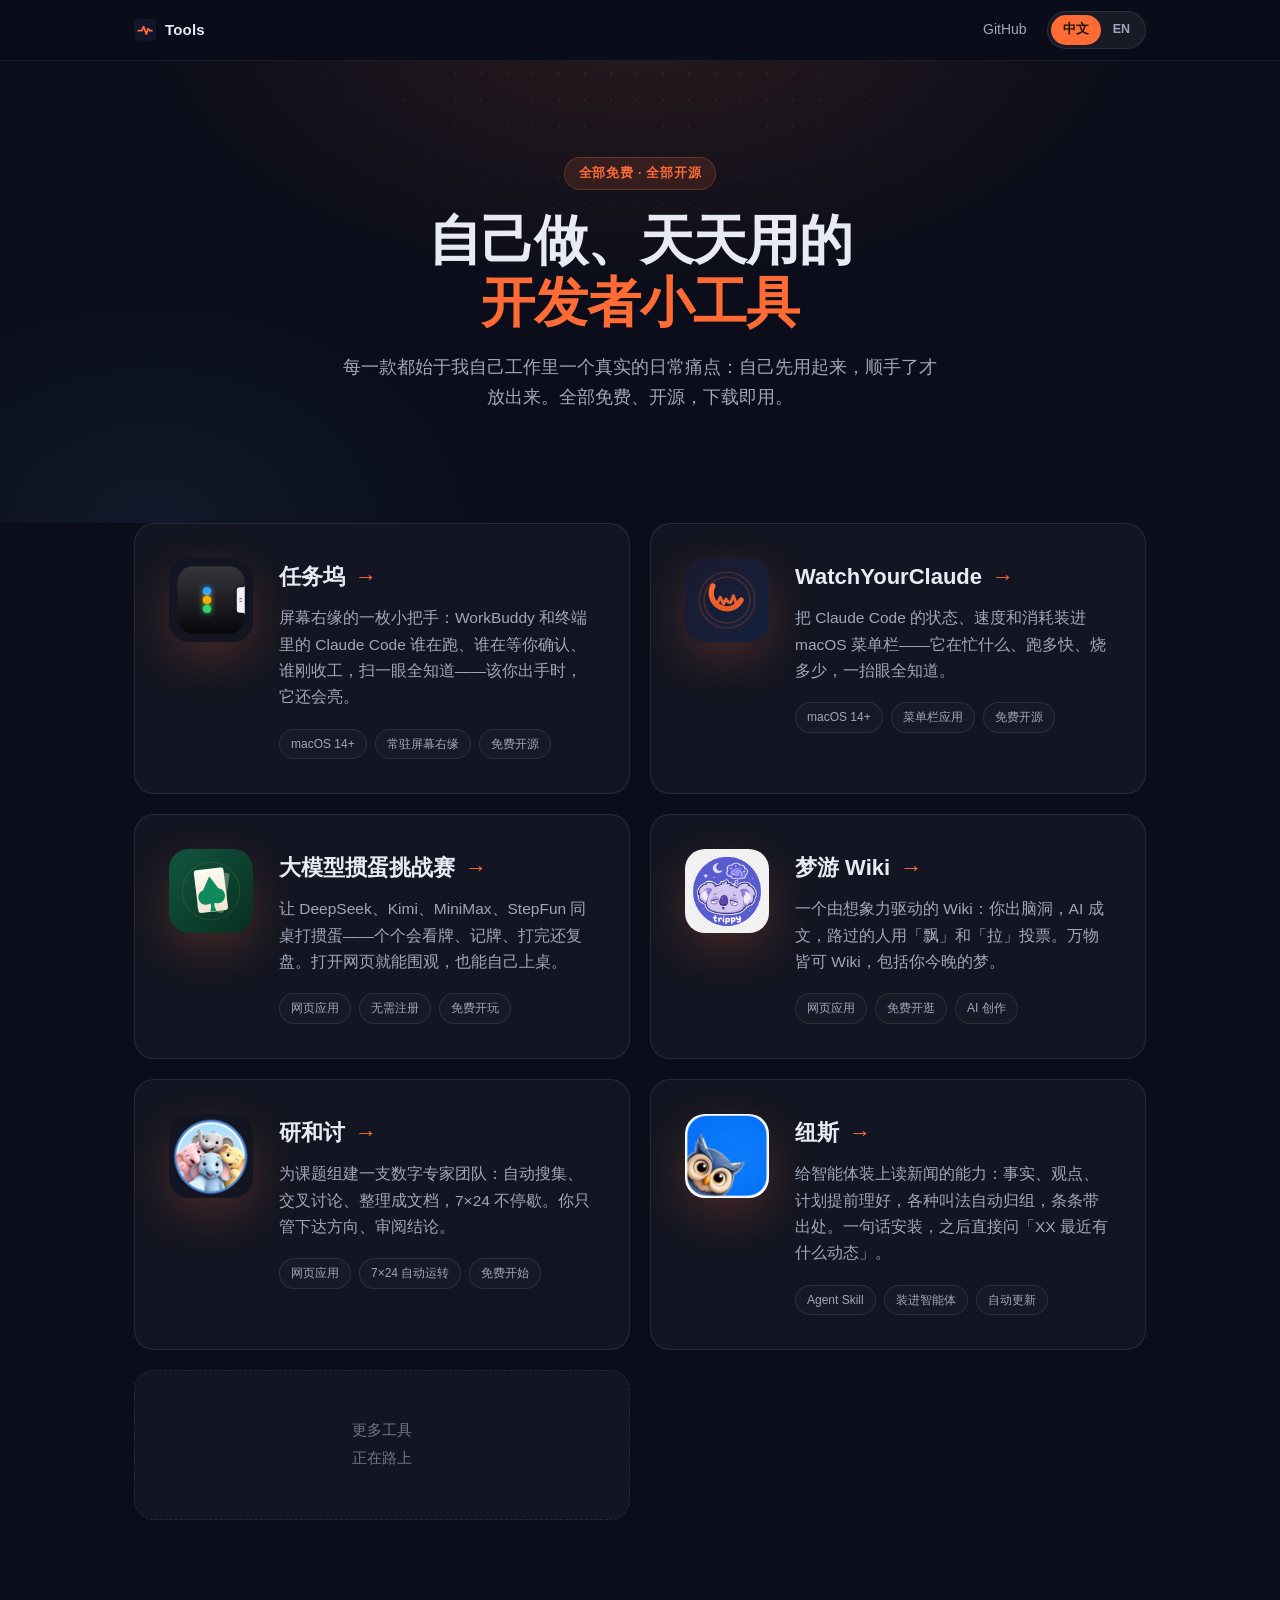
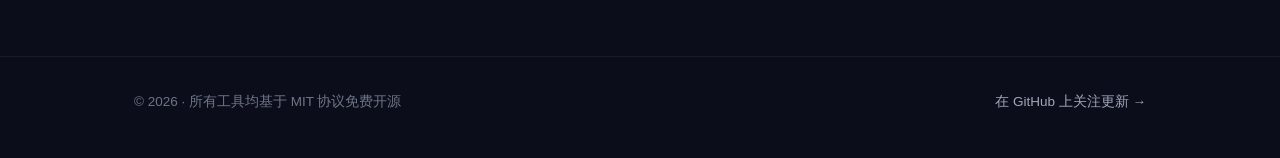
==== public/index.html @ 71ed68e9 "feat: 首版：工具系列营销站（统一首页 + 六个工具介绍页） 统一首页 + 六个工具的独立介绍页，中英双语，共享 assets/ 设计系统； 站点源码收进 public/，project/ 内为 " ====
<!DOCTYPE html>
<html lang="zh-CN">
<head>
  <meta charset="UTF-8">
  <meta name="viewport" content="width=device-width, initial-scale=1.0">
  <title data-i18n-zh="免费开源的开发者小工具" data-i18n-en="Free &amp; open-source developer tools">免费开源的开发者小工具</title>
  <meta name="description" data-i18n-zh="做给自己用的开发者小工具：每一款都始于一个真实的日常痛点，全部免费、开源，下载即用。" data-i18n-en="Developer tools built for my own daily workflow — every one free, open source, and ready to run.">
  <link rel="icon" type="image/svg+xml" href="./assets/img/favicon.svg">
  <link rel="stylesheet" href="./assets/css/style.css">
</head>
<body>

  <header class="site-header">
    <div class="container nav">
      <a class="wordmark" href="./">
        <svg viewBox="0 0 64 64" aria-hidden="true">
          <rect width="64" height="64" rx="14" fill="#12162b"/>
          <polyline points="12,34 23,34 28,22 36,44 41,28 46,34 52,34"
            fill="none" stroke="#FF6B35" stroke-width="5" stroke-linecap="round" stroke-linejoin="round"/>
        </svg>
        <span>Tools</span>
      </a>
      <div class="nav-right">
        <a class="nav-link hide-sm" href="https://github.com/smarty-kiki" target="_blank" rel="noopener">GitHub</a>
        <div class="lang-switch" role="group" aria-label="Language">
          <button type="button" data-lang="zh" aria-pressed="true">中文</button>
          <button type="button" data-lang="en" aria-pressed="false">EN</button>
        </div>
      </div>
    </div>
  </header>

  <main>
    <section class="hero home-hero">
      <div class="container">
        <span class="eyebrow" data-i18n-zh="全部免费 · 全部开源" data-i18n-en="All free · All open source">全部免费 · 全部开源</span>
        <h1 class="hero-title"
            data-i18n-zh="自己做、天天用的<br><em>开发者小工具</em>"
            data-i18n-en="Indie developer tools,<br><em>built &amp; used daily</em>">自己做、天天用的<br><em>开发者小工具</em></h1>
        <p class="hero-sub"
           data-i18n-zh="每一款都始于我自己工作里一个真实的日常痛点：自己先用起来，顺手了才放出来。全部免费、开源，下载即用。"
           data-i18n-en="Every tool here started as a fix for a real annoyance in my own workflow — used daily first, then shared. All free, all open source, ready to run.">每一款都始于我自己工作里一个真实的日常痛点：自己先用起来，顺手了才放出来。全部免费、开源，下载即用。</p>
      </div>
    </section>

    <section class="container" style="padding-bottom: 96px;">
      <div class="tools-grid">

        <a class="tool-card featured" href="./tools/notch-tasks/">
          <img class="tool-icon" src="./assets/img/notch-tasks.png" alt="任务坞 NotchTasks">
          <div>
            <h3><span data-i18n-zh="任务坞" data-i18n-en="NotchTasks">任务坞</span> <span class="go">→</span></h3>
            <p class="desc"
               data-i18n-zh="屏幕右缘的一枚小把手：WorkBuddy 和终端里的 Claude Code 谁在跑、谁在等你确认、谁刚收工，扫一眼全知道——该你出手时，它还会亮。"
               data-i18n-en="A little handle on your screen's edge: WorkBuddy and terminal Claude Code sessions — who's running, who's waiting on you, who just finished. It glows when it's your turn.">屏幕右缘的一枚小把手：WorkBuddy 和终端里的 Claude Code 谁在跑、谁在等你确认、谁刚收工，扫一眼全知道——该你出手时，它还会亮。</p>
            <div class="tags">
              <span class="tag">macOS 14+</span>
              <span class="tag" data-i18n-zh="常驻屏幕右缘" data-i18n-en="Lives on your screen edge">常驻屏幕右缘</span>
              <span class="tag" data-i18n-zh="免费开源" data-i18n-en="Free &amp; open source">免费开源</span>
            </div>
          </div>
        </a>

        <a class="tool-card featured" href="./tools/watch-your-claude/">
          <img class="tool-icon" src="./assets/img/watch-your-claude.svg" alt="WatchYourClaude">
          <div>
            <h3>WatchYourClaude <span class="go">→</span></h3>
            <p class="desc"
               data-i18n-zh="把 Claude Code 的状态、速度和消耗装进 macOS 菜单栏——它在忙什么、跑多快、烧多少，一抬眼全知道。"
               data-i18n-en="Claude Code's status, speed, and token burn, right in your macOS menu bar — one glance tells you everything.">把 Claude Code 的状态、速度和消耗装进 macOS 菜单栏——它在忙什么、跑多快、烧多少，一抬眼全知道。</p>
            <div class="tags">
              <span class="tag">macOS 14+</span>
              <span class="tag" data-i18n-zh="菜单栏应用" data-i18n-en="Menu bar app">菜单栏应用</span>
              <span class="tag" data-i18n-zh="免费开源" data-i18n-en="Free &amp; open source">免费开源</span>
            </div>
          </div>
        </a>

        <a class="tool-card featured" href="./tools/guandan-challenge/">
          <img class="tool-icon" src="./assets/img/guandan-challenge.svg" alt="LLM Guandan Challenge">
          <div>
            <h3><span data-i18n-zh="大模型掼蛋挑战赛" data-i18n-en="LLM Guandan Challenge">大模型掼蛋挑战赛</span> <span class="go">→</span></h3>
            <p class="desc"
               data-i18n-zh="让 DeepSeek、Kimi、MiniMax、StepFun 同桌打掼蛋——个个会看牌、记牌、打完还复盘。打开网页就能围观，也能自己上桌。"
               data-i18n-en="DeepSeek, Kimi, MiniMax, and StepFun play Guandan at one table — reading, remembering, reviewing. Watch from the rail, or pull up a chair.">让 DeepSeek、Kimi、MiniMax、StepFun 同桌打掼蛋——个个会看牌、记牌、打完还复盘。打开网页就能围观，也能自己上桌。</p>
            <div class="tags">
              <span class="tag" data-i18n-zh="网页应用" data-i18n-en="Web app">网页应用</span>
              <span class="tag" data-i18n-zh="无需注册" data-i18n-en="No sign-up">无需注册</span>
              <span class="tag" data-i18n-zh="免费开玩" data-i18n-en="Free to play">免费开玩</span>
            </div>
          </div>
        </a>

        <a class="tool-card featured" href="./tools/trippy-wiki/">
          <img class="tool-icon" src="./assets/img/trippy-wiki.png" alt="Trippy Wiki">
          <div>
            <h3><span data-i18n-zh="梦游 Wiki" data-i18n-en="Trippy Wiki">梦游 Wiki</span> <span class="go">→</span></h3>
            <p class="desc"
               data-i18n-zh="一个由想象力驱动的 Wiki：你出脑洞，AI 成文，路过的人用「飘」和「拉」投票。万物皆可 Wiki，包括你今晚的梦。"
               data-i18n-en="An imagination-powered wiki: you bring the idea, AI writes it up, and passers-by vote with 'Float' or 'Lame'. A wiki for anything — even tonight's dream.">一个由想象力驱动的 Wiki：你出脑洞，AI 成文，路过的人用「飘」和「拉」投票。万物皆可 Wiki，包括你今晚的梦。</p>
            <div class="tags">
              <span class="tag" data-i18n-zh="网页应用" data-i18n-en="Web app">网页应用</span>
              <span class="tag" data-i18n-zh="免费开逛" data-i18n-en="Free to browse">免费开逛</span>
              <span class="tag" data-i18n-zh="AI 创作" data-i18n-en="AI-assisted">AI 创作</span>
            </div>
          </div>
        </a>

        <a class="tool-card featured" href="./tools/research-docs/">
          <img class="tool-icon" src="./assets/img/research-docs.png" alt="研和讨">
          <div>
            <h3><span data-i18n-zh="研和讨" data-i18n-en="Yanhetao">研和讨</span> <span class="go">→</span></h3>
            <p class="desc"
               data-i18n-zh="为课题组建一支数字专家团队：自动搜集、交叉讨论、整理成文档，7×24 不停歇。你只管下达方向、审阅结论。"
               data-i18n-en="Assemble a crew of AI experts for each project: they research, cross-examine, and write it up — 24/7. You set the direction and review the conclusions.">为课题组建一支数字专家团队：自动搜集、交叉讨论、整理成文档，7×24 不停歇。你只管下达方向、审阅结论。</p>
            <div class="tags">
              <span class="tag" data-i18n-zh="网页应用" data-i18n-en="Web app">网页应用</span>
              <span class="tag" data-i18n-zh="7×24 自动运转" data-i18n-en="Runs 24/7">7×24 自动运转</span>
              <span class="tag" data-i18n-zh="免费开始" data-i18n-en="Free to start">免费开始</span>
            </div>
          </div>
        </a>

        <a class="tool-card featured" href="./tools/news/">
          <img class="tool-icon" src="./assets/img/news.png" alt="纽斯">
          <div>
            <h3><span data-i18n-zh="纽斯" data-i18n-en="Nius">纽斯</span> <span class="go">→</span></h3>
            <p class="desc"
               data-i18n-zh="给智能体装上读新闻的能力：事实、观点、计划提前理好，各种叫法自动归组，条条带出处。一句话安装，之后直接问「XX 最近有什么动态」。"
               data-i18n-en="Give your agent the power to read the news: facts, opinions, and plans pre-sorted, name variants auto-merged, every item sourced. One sentence to install, then just ask.">给智能体装上读新闻的能力：事实、观点、计划提前理好，各种叫法自动归组，条条带出处。一句话安装，之后直接问「XX 最近有什么动态」。</p>
            <div class="tags">
              <span class="tag" data-i18n-zh="Agent Skill" data-i18n-en="Agent skill">Agent Skill</span>
              <span class="tag" data-i18n-zh="装进智能体" data-i18n-en="Lives in your agent">装进智能体</span>
              <span class="tag" data-i18n-zh="自动更新" data-i18n-en="Self-updating">自动更新</span>
            </div>
          </div>
        </a>

        <div class="tool-card placeholder"
             data-i18n-zh="更多工具<br>正在路上" data-i18n-en="More tools<br>on the way">更多工具<br>正在路上</div>

      </div>
    </section>
  </main>

  <footer class="site-footer">
    <div class="container footer-inner">
      <span data-i18n-zh="© 2026 · 所有工具均基于 MIT 协议免费开源" data-i18n-en="© 2026 · All tools free &amp; open source under the MIT license">© 2026 · 所有工具均基于 MIT 协议免费开源</span>
      <a href="https://github.com/smarty-kiki" target="_blank" rel="noopener"
         data-i18n-zh="在 GitHub 上关注更新 →" data-i18n-en="Follow along on GitHub →">在 GitHub 上关注更新 →</a>
    </div>
  </footer>

  <script src="./assets/js/i18n.js"></script>
</body>
</html>
---- public/assets/css/style.css ----
/* ============================================================
   共享设计系统 — 所有工具页共用
   每个工具页可通过 body 上覆盖 --accent 换主色
   ============================================================ */
*, *::before, *::after { box-sizing: border-box; margin: 0; padding: 0; }

:root {
  --bg: #0b0e1a;
  --bg-2: #10142a;
  --card: rgba(255, 255, 255, 0.035);
  --card-hover: rgba(255, 255, 255, 0.06);
  --border: rgba(255, 255, 255, 0.09);
  --text: #e9ebf4;
  --muted: #a0a6ba;
  --faint: #6e7488;
  --accent: #ff6b35;
  --accent-strong: #ff8355;
  --accent-soft: rgba(255, 107, 53, 0.13);
  --btn-text: #1a1108;
  --green: #3ddc97;
  --blue: #5ea5fa;
  --gray: #6b7280;
  --radius: 16px;
  --shadow: 0 20px 60px rgba(0, 0, 0, 0.45);
}

html { scroll-behavior: smooth; }

body {
  font-family: -apple-system, BlinkMacSystemFont, "SF Pro Text", "PingFang SC",
    "Hiragino Sans GB", "Noto Sans SC", "Microsoft YaHei", "Segoe UI", Roboto, sans-serif;
  background: var(--bg);
  color: var(--text);
  font-size: 16px;
  line-height: 1.7;
  -webkit-font-smoothing: antialiased;
  text-rendering: optimizeLegibility;
}

::selection { background: color-mix(in srgb, var(--accent) 35%, transparent); }
a { color: inherit; text-decoration: none; }
img { display: block; max-width: 100%; }
ul { list-style: none; }

.container { max-width: 1060px; margin: 0 auto; padding: 0 24px; }

:focus-visible {
  outline: 2px solid var(--accent);
  outline-offset: 3px;
  border-radius: 4px;
}

/* ============ 顶栏 ============ */
.site-header {
  position: sticky;
  top: 0;
  z-index: 50;
  background: rgba(11, 14, 26, 0.72);
  backdrop-filter: blur(14px);
  -webkit-backdrop-filter: blur(14px);
  border-bottom: 1px solid rgba(255, 255, 255, 0.06);
}

.nav {
  display: flex;
  align-items: center;
  justify-content: space-between;
  gap: 16px;
  height: 60px;
}

.wordmark {
  display: flex;
  align-items: center;
  gap: 9px;
  font-weight: 700;
  font-size: 15px;
  letter-spacing: 0.2px;
}
.wordmark svg { width: 22px; height: 22px; }

.nav-right { display: flex; align-items: center; gap: 10px; }

.nav-link, .back-link {
  color: var(--muted);
  font-size: 14px;
  padding: 6px 10px;
  border-radius: 8px;
  transition: color 0.15s;
}
.nav-link:hover, .back-link:hover { color: var(--text); }
.back-link { display: inline-flex; align-items: center; gap: 6px; }

/* ============ 语言切换 ============ */
.lang-switch {
  display: flex;
  background: rgba(255, 255, 255, 0.06);
  border: 1px solid var(--border);
  border-radius: 999px;
  padding: 3px;
}
.lang-switch button {
  appearance: none;
  border: 0;
  background: transparent;
  color: var(--muted);
  font: inherit;
  font-size: 12.5px;
  font-weight: 600;
  padding: 4px 12px;
  border-radius: 999px;
  cursor: pointer;
  transition: background 0.15s, color 0.15s;
}
.lang-switch button.active { background: var(--accent); color: var(--btn-text); }

/* ============ 按钮 ============ */
.btn {
  display: inline-flex;
  align-items: center;
  gap: 8px;
  font-weight: 700;
  font-size: 15px;
  padding: 13px 26px;
  border-radius: 12px;
  border: 1px solid transparent;
  cursor: pointer;
  transition: transform 0.15s ease, background 0.15s, border-color 0.15s, box-shadow 0.15s;
}
.btn svg { width: 18px; height: 18px; flex: none; }

.btn-primary {
  background: var(--accent);
  color: var(--btn-text);
  box-shadow: 0 8px 28px color-mix(in srgb, var(--accent) 32%, transparent);
}
.btn-primary:hover { background: var(--accent-strong); transform: translateY(-1px); }

.btn-ghost {
  border-color: var(--border);
  color: var(--text);
  background: rgba(255, 255, 255, 0.03);
}
.btn-ghost:hover {
  border-color: rgba(255, 255, 255, 0.22);
  background: rgba(255, 255, 255, 0.06);
  transform: translateY(-1px);
}

.btn-sm { padding: 8px 16px; font-size: 13.5px; border-radius: 10px; }

/* ============ Hero ============ */
.hero { position: relative; overflow: hidden; padding: 88px 0 96px; }
.hero::before {
  content: "";
  position: absolute;
  inset: 0;
  background:
    radial-gradient(720px 420px at 78% 8%, color-mix(in srgb, var(--accent) 14%, transparent), transparent 65%),
    radial-gradient(560px 380px at 8% 88%, rgba(94, 165, 250, 0.08), transparent 65%);
  pointer-events: none;
}
.hero::after {
  content: "";
  position: absolute;
  inset: 0;
  background-image: radial-gradient(rgba(255, 255, 255, 0.07) 1px, transparent 1px);
  background-size: 26px 26px;
  -webkit-mask-image: radial-gradient(640px 420px at 70% 20%, #000 0%, transparent 75%);
          mask-image: radial-gradient(640px 420px at 70% 20%, #000 0%, transparent 75%);
  pointer-events: none;
}
.home-hero { text-align: center; padding: 96px 0 80px; }
.home-hero::before {
  background:
    radial-gradient(760px 420px at 50% -10%, color-mix(in srgb, var(--accent) 13%, transparent), transparent 65%),
    radial-gradient(520px 360px at 12% 100%, rgba(94, 165, 250, 0.07), transparent 65%);
}
.home-hero::after {
  -webkit-mask-image: radial-gradient(720px 400px at 50% 0%, #000 0%, transparent 75%);
          mask-image: radial-gradient(720px 400px at 50% 0%, #000 0%, transparent 75%);
}

.hero-inner {
  position: relative;
  z-index: 1;
  display: grid;
  grid-template-columns: 1.02fr 0.98fr;
  gap: 56px;
  align-items: center;
}
.home-hero .container { position: relative; z-index: 1; }

.eyebrow {
  display: inline-flex;
  align-items: center;
  gap: 8px;
  font-size: 12.5px;
  font-weight: 700;
  letter-spacing: 0.06em;
  color: var(--accent);
  background: var(--accent-soft);
  border: 1px solid rgba(255, 107, 53, 0.25);
  border-radius: 999px;
  padding: 5px 14px;
}

.hero-title {
  font-size: clamp(34px, 5vw, 54px);
  line-height: 1.14;
  letter-spacing: -0.02em;
  font-weight: 800;
  margin: 20px 0 20px;
}
.hero-title em { font-style: normal; color: var(--accent); }

.hero-sub {
  font-size: 17.5px;
  color: var(--muted);
  max-width: 34em;
  margin-bottom: 30px;
}
.home-hero .hero-sub { margin-left: auto; margin-right: auto; }

.hero-ctas { display: flex; gap: 14px; flex-wrap: wrap; margin-bottom: 26px; }
.home-hero .hero-ctas { justify-content: center; }

.facts { display: flex; flex-wrap: wrap; gap: 8px; }
.home-hero .facts { justify-content: center; }
.fact {
  font-size: 12.5px;
  color: var(--muted);
  border: 1px solid var(--border);
  padding: 5px 12px;
  border-radius: 999px;
  background: rgba(255, 255, 255, 0.02);
}

.hero-app { display: flex; align-items: center; gap: 16px; margin-bottom: 6px; }
.hero-app img {
  width: 72px;
  height: 72px;
  border-radius: 18px;
  box-shadow: 0 14px 40px color-mix(in srgb, var(--accent) 25%, transparent);
}
.hero-app-name { font-size: 15px; font-weight: 800; letter-spacing: 0.01em; }
.hero-app-cat { font-size: 13px; color: var(--muted); }

/* ============ 菜单栏 mock（Hero 右侧视觉） ============ */
.mock { position: relative; min-height: 430px; }

.mock-menubar {
  position: absolute;
  top: 0; left: 0; right: 0;
  height: 30px;
  display: flex;
  align-items: center;
  justify-content: space-between;
  padding: 0 14px;
  background: rgba(255, 255, 255, 0.055);
  border: 1px solid rgba(255, 255, 255, 0.07);
  border-radius: 10px;
  backdrop-filter: blur(8px);
  font-size: 12px;
}
.mb-left { display: flex; align-items: center; gap: 14px; }
.mb-strong { font-weight: 700; }
.mb-dim { color: var(--faint); }
.mb-right { display: flex; align-items: center; gap: 10px; color: var(--muted); }
.mb-time { font-variant-numeric: tabular-nums; }

.mock-panel {
  position: absolute;
  top: 40px;
  right: 10px;
  width: min(330px, 94%);
  background: rgba(19, 23, 42, 0.92);
  border: 1px solid rgba(255, 255, 255, 0.1);
  border-radius: 14px;
  box-shadow: var(--shadow);
  backdrop-filter: blur(18px);
  -webkit-backdrop-filter: blur(18px);
  padding: 14px 16px 16px;
}
.mp-head {
  display: flex;
  align-items: center;
  justify-content: space-between;
  padding-bottom: 10px;
  border-bottom: 1px solid rgba(255, 255, 255, 0.07);
}
.mp-title {
  font-size: 11px;
  font-weight: 700;
  letter-spacing: 0.12em;
  text-transform: uppercase;
  color: var(--faint);
}
.mp-live {
  display: inline-flex;
  align-items: center;
  gap: 5px;
  font-size: 10px;
  font-weight: 800;
  letter-spacing: 0.08em;
  color: var(--green);
}
.mp-live i {
  width: 6px; height: 6px;
  border-radius: 50%;
  background: var(--green);
  animation: blink 1.6s ease-in-out infinite;
}

.mp-sessions li {
  display: flex;
  align-items: center;
  gap: 9px;
  padding: 8px 0;
  font-size: 13px;
}
.mp-proj { font-weight: 600; }
.mp-status { margin-left: auto; color: var(--muted); font-size: 12px; }

.dot { width: 8px; height: 8px; border-radius: 50%; flex: none; }
.dot.busy {
  background: var(--green);
  animation: ring 1.6s ease-out infinite;
}
.dot.idle { background: var(--blue); }
.dot.off { background: var(--gray); opacity: 0.7; }

.mp-block {
  margin-top: 12px;
  padding-top: 12px;
  border-top: 1px solid rgba(255, 255, 255, 0.07);
}
.mp-row {
  display: flex;
  justify-content: space-between;
  align-items: baseline;
  margin-bottom: 6px;
}
.mp-label { font-size: 12px; color: var(--muted); }
.mp-value {
  font-size: 15px;
  font-weight: 700;
  font-variant-numeric: tabular-nums;
}
.mp-value small { font-size: 10.5px; color: var(--faint); font-weight: 600; margin-left: 2px; }
.mp-spark, .mp-bars { width: 100%; display: block; }
.mp-spark { height: 52px; }
.mp-bars { height: 44px; }

@keyframes ring {
  0%   { box-shadow: 0 0 0 0 rgba(61, 220, 151, 0.45); }
  70%  { box-shadow: 0 0 0 7px rgba(61, 220, 151, 0); }
  100% { box-shadow: 0 0 0 0 rgba(61, 220, 151, 0); }
}
@keyframes blink {
  0%, 100% { opacity: 1; }
  50%      { opacity: 0.3; }
}

/* ============ 通用 Section ============ */
.section { padding: 84px 0; }
.section-alt {
  background: linear-gradient(180deg, rgba(255, 255, 255, 0.025), transparent);
  border-top: 1px solid rgba(255, 255, 255, 0.05);
  border-bottom: 1px solid rgba(255, 255, 255, 0.05);
}

.section-head { text-align: center; max-width: 680px; margin: 0 auto 52px; }
.kicker {
  display: inline-block;
  font-size: 12px;
  font-weight: 800;
  letter-spacing: 0.18em;
  text-transform: uppercase;
  color: var(--accent);
  margin-bottom: 14px;
}
.section-title {
  font-size: clamp(26px, 3.4vw, 36px);
  font-weight: 800;
  letter-spacing: -0.015em;
  line-height: 1.25;
  margin-bottom: 14px;
}
.section-sub { color: var(--muted); font-size: 16px; }

/* ============ 痛点 ============ */
.pain-grid {
  display: grid;
  grid-template-columns: repeat(auto-fit, minmax(250px, 1fr));
  gap: 18px;
}
.pain-card {
  background: var(--card);
  border: 1px solid var(--border);
  border-radius: var(--radius);
  padding: 26px;
}
.pain-card h3 { font-size: 17px; font-weight: 700; margin-bottom: 8px; }
.pain-card p { color: var(--muted); font-size: 14.5px; }

.pain-transition {
  text-align: center;
  margin-top: 48px;
  font-size: clamp(19px, 2.4vw, 24px);
  font-weight: 700;
  line-height: 1.5;
}
.pain-transition em { font-style: normal; color: var(--accent); }

/* ============ 功能卡片 ============ */
.feature-grid {
  display: grid;
  grid-template-columns: repeat(auto-fit, minmax(260px, 1fr));
  gap: 18px;
}
.feature-card {
  background: var(--card);
  border: 1px solid var(--border);
  border-radius: var(--radius);
  padding: 26px;
  transition: transform 0.2s, border-color 0.2s, background 0.2s;
}
.feature-card:hover {
  transform: translateY(-3px);
  border-color: color-mix(in srgb, var(--accent) 40%, transparent);
  background: var(--card-hover);
}
.feature-icon {
  width: 42px;
  height: 42px;
  border-radius: 11px;
  background: var(--accent-soft);
  color: var(--accent);
  display: flex;
  align-items: center;
  justify-content: center;
  margin-bottom: 16px;
}
.feature-icon svg { width: 21px; height: 21px; }
.feature-icon span { font-size: 20px; line-height: 1; }
.feature-card h3 { font-size: 16.5px; font-weight: 700; margin-bottom: 8px; }
.feature-card p { font-size: 14.5px; color: var(--muted); }

/* ============ 三步上手 ============ */
.steps {
  display: grid;
  grid-template-columns: repeat(auto-fit, minmax(250px, 1fr));
  gap: 18px;
}
.step {
  background: var(--card);
  border: 1px solid var(--border);
  border-radius: var(--radius);
  padding: 26px;
}
.step-num {
  width: 30px;
  height: 30px;
  border-radius: 50%;
  background: var(--accent-soft);
  color: var(--accent);
  font-weight: 800;
  font-size: 14px;
  display: flex;
  align-items: center;
  justify-content: center;
  margin-bottom: 14px;
}
.step h3 { font-size: 16.5px; font-weight: 700; margin-bottom: 6px; }
.step p { color: var(--muted); font-size: 14.5px; }

/* ============ 折叠提示 / FAQ ============ */
.note {
  margin-top: 28px;
  border: 1px solid var(--border);
  border-radius: 14px;
  background: rgba(255, 255, 255, 0.02);
  overflow: hidden;
}
.note summary {
  cursor: pointer;
  padding: 16px 22px;
  font-weight: 600;
  font-size: 14.5px;
  list-style: none;
  display: flex;
  align-items: center;
  gap: 10px;
}
.note summary::-webkit-details-marker { display: none; }
.note summary::before {
  content: "+";
  color: var(--accent);
  font-weight: 800;
  font-size: 18px;
  width: 18px;
  flex: none;
}
.note[open] summary::before { content: "–"; }
.note-body { padding: 0 22px 20px 50px; color: var(--muted); font-size: 14.5px; }
.note-body ol { margin: 10px 0 12px 20px; }
.note-body ol li { margin-bottom: 6px; }
.note-body code {
  display: inline-block;
  background: rgba(255, 255, 255, 0.06);
  border: 1px solid var(--border);
  padding: 8px 12px;
  border-radius: 8px;
  font-size: 12.5px;
  color: #ffd9c4;
  margin-top: 8px;
  max-width: 100%;
  overflow-x: auto;
  word-break: break-all;
  font-family: "SF Mono", ui-monospace, Menlo, Consolas, monospace;
}

.faq { max-width: 720px; margin: 0 auto; }
.faq details { border-bottom: 1px solid var(--border); }
.faq details:first-child { border-top: 1px solid var(--border); }
.faq summary {
  cursor: pointer;
  padding: 20px 4px;
  font-weight: 700;
  font-size: 16px;
  list-style: none;
  display: flex;
  justify-content: space-between;
  align-items: center;
  gap: 16px;
}
.faq summary::-webkit-details-marker { display: none; }
.faq summary::after {
  content: "+";
  color: var(--accent);
  font-size: 22px;
  font-weight: 400;
  line-height: 1;
  transition: transform 0.2s;
  flex: none;
}
.faq details[open] summary::after { transform: rotate(45deg); }
.faq-a { padding: 0 4px 22px; color: var(--muted); font-size: 15px; max-width: 60em; }

/* ============ 底部 CTA ============ */
.cta-band {
  position: relative;
  overflow: hidden;
  border: 1px solid color-mix(in srgb, var(--accent) 30%, transparent);
  border-radius: 22px;
  padding: 60px 32px;
  text-align: center;
  background:
    linear-gradient(135deg, color-mix(in srgb, var(--accent) 16%, transparent), color-mix(in srgb, var(--accent) 4%, transparent) 55%),
    var(--bg-2);
}
.cta-band h2 {
  font-size: clamp(24px, 3.2vw, 34px);
  font-weight: 800;
  letter-spacing: -0.015em;
  margin-bottom: 12px;
}
.cta-band p { color: var(--muted); margin-bottom: 28px; }
.cta-band .hero-ctas { justify-content: center; margin-bottom: 0; }

/* ============ 首页工具卡 ============ */
.tools-grid {
  display: grid;
  grid-template-columns: 1fr 1fr;
  gap: 20px;
  position: relative;
  z-index: 1;
}
.tool-card {
  display: block;
  background: var(--card);
  border: 1px solid var(--border);
  border-radius: 20px;
  padding: 34px;
  transition: transform 0.2s, border-color 0.2s, box-shadow 0.2s, background 0.2s;
}
.tool-card.featured { display: flex; gap: 26px; align-items: flex-start; }
.tool-card.featured:hover {
  transform: translateY(-4px);
  border-color: color-mix(in srgb, var(--accent) 45%, transparent);
  background: var(--card-hover);
  box-shadow: 0 24px 70px color-mix(in srgb, var(--accent) 10%, transparent);
}
.tool-icon {
  width: 84px;
  height: 84px;
  border-radius: 20px;
  flex: none;
  box-shadow: 0 16px 44px color-mix(in srgb, var(--accent) 22%, transparent);
}
.tool-card h3 {
  font-size: 22px;
  font-weight: 800;
  display: flex;
  align-items: center;
  gap: 10px;
  margin-bottom: 10px;
}
.tool-card .go {
  color: var(--accent);
  font-weight: 700;
  display: inline-block;
  transition: transform 0.2s;
}
.tool-card:hover .go { transform: translateX(4px); }
.tool-card .desc { color: var(--muted); font-size: 15.5px; margin-bottom: 18px; }
.tags { display: flex; gap: 8px; flex-wrap: wrap; }
.tag {
  font-size: 12px;
  color: var(--muted);
  border: 1px solid var(--border);
  border-radius: 999px;
  padding: 4px 11px;
  background: rgba(255, 255, 255, 0.02);
}
.tool-card.placeholder {
  display: flex;
  align-items: center;
  justify-content: center;
  text-align: center;
  color: var(--faint);
  border-style: dashed;
  font-size: 14.5px;
  min-height: 150px;
  line-height: 1.9;
}

/* ============ 页脚 ============ */
.site-footer {
  border-top: 1px solid rgba(255, 255, 255, 0.06);
  padding: 34px 0 44px;
  margin-top: 40px;
}
.footer-inner {
  display: flex;
  justify-content: space-between;
  align-items: center;
  gap: 16px;
  flex-wrap: wrap;
  color: var(--faint);
  font-size: 13.5px;
}
.footer-inner a { color: var(--muted); transition: color 0.15s; }
.footer-inner a:hover { color: var(--text); }

/* ============ 响应式 ============ */
@media (max-width: 920px) {
  .hero { padding: 64px 0 72px; }
  .home-hero { padding: 72px 0 64px; }
  .hero-inner { grid-template-columns: 1fr; gap: 64px; }
  .tools-grid { grid-template-columns: 1fr; }
  .section { padding: 64px 0; }
}

@media (max-width: 560px) {
  .tool-card.featured { flex-direction: column; }
  .mock { min-height: 440px; }
  .hide-sm { display: none; }
  .hero-ctas .btn { width: 100%; justify-content: center; }
  .cta-band { padding: 44px 22px; }
}

@media (prefers-reduced-motion: reduce) {
  *, *::before, *::after {
    animation: none !important;
    transition: none !important;
  }
  html { scroll-behavior: auto; }
}
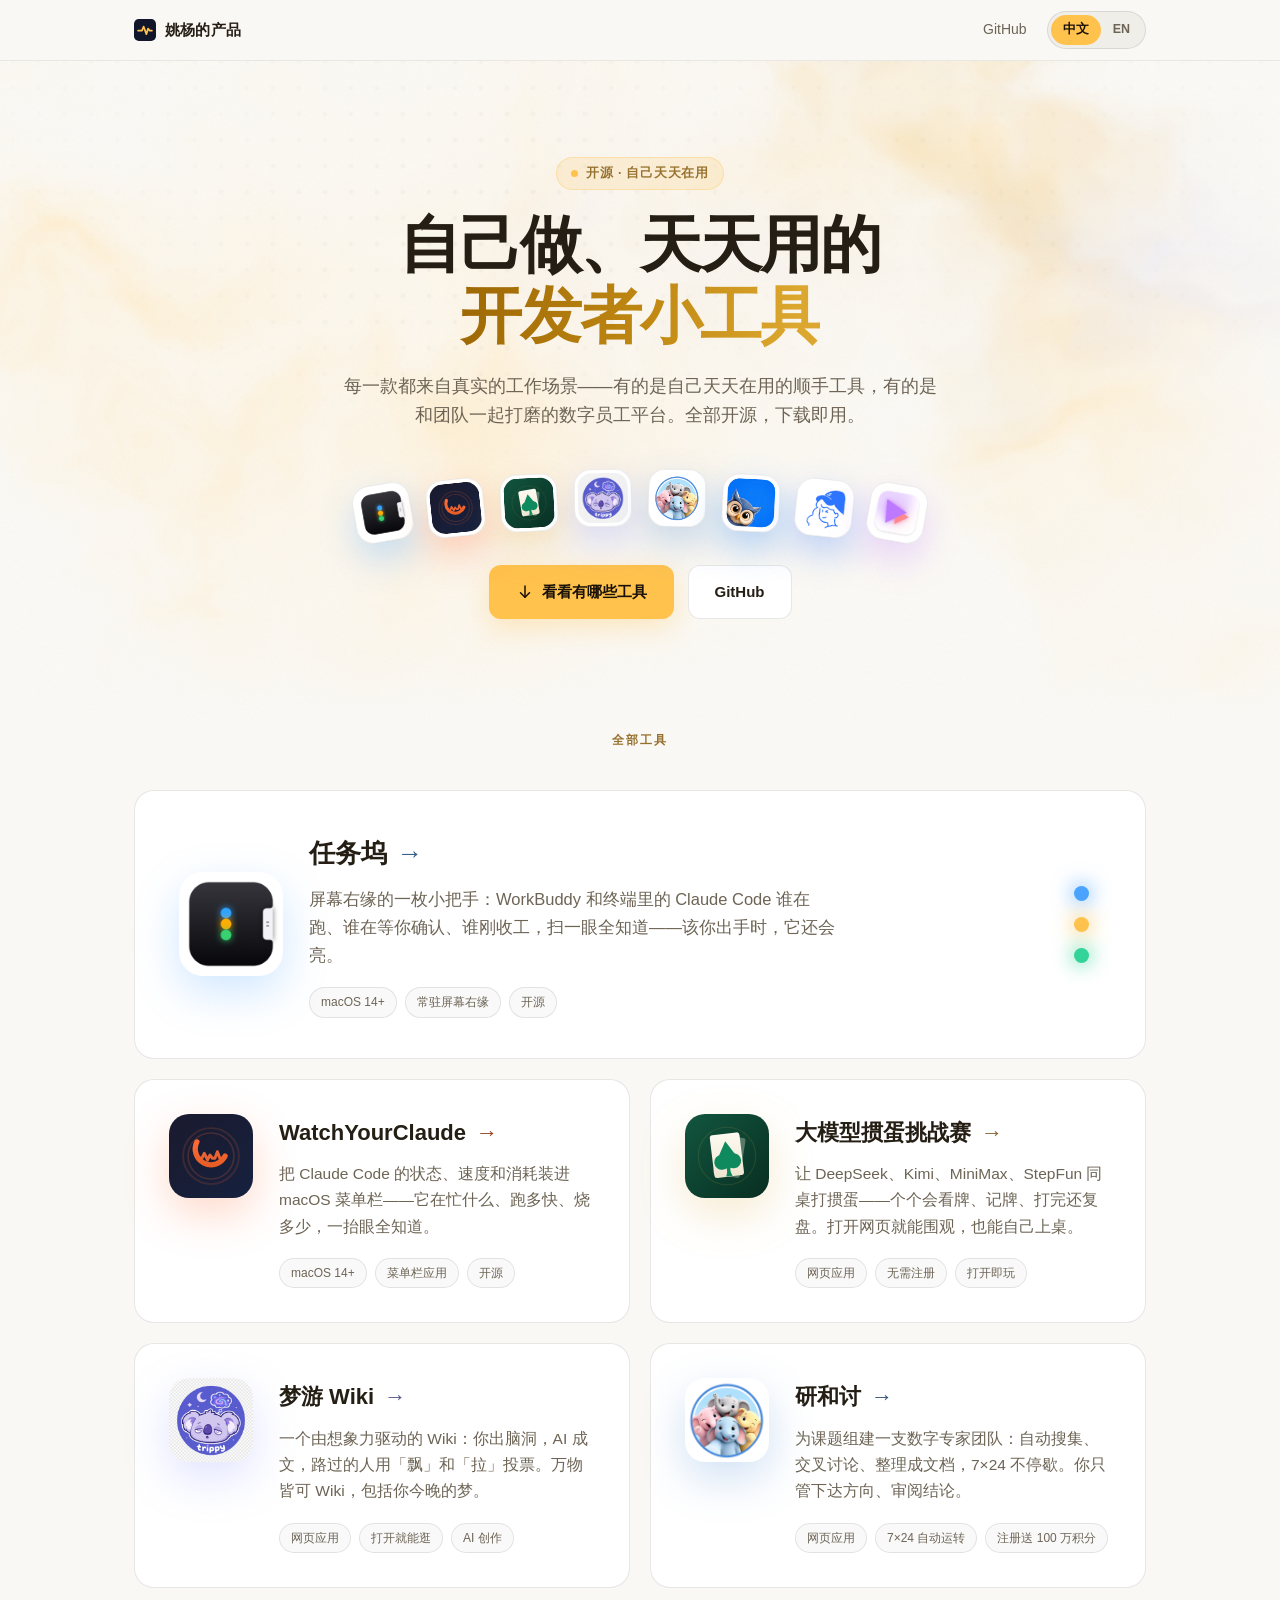
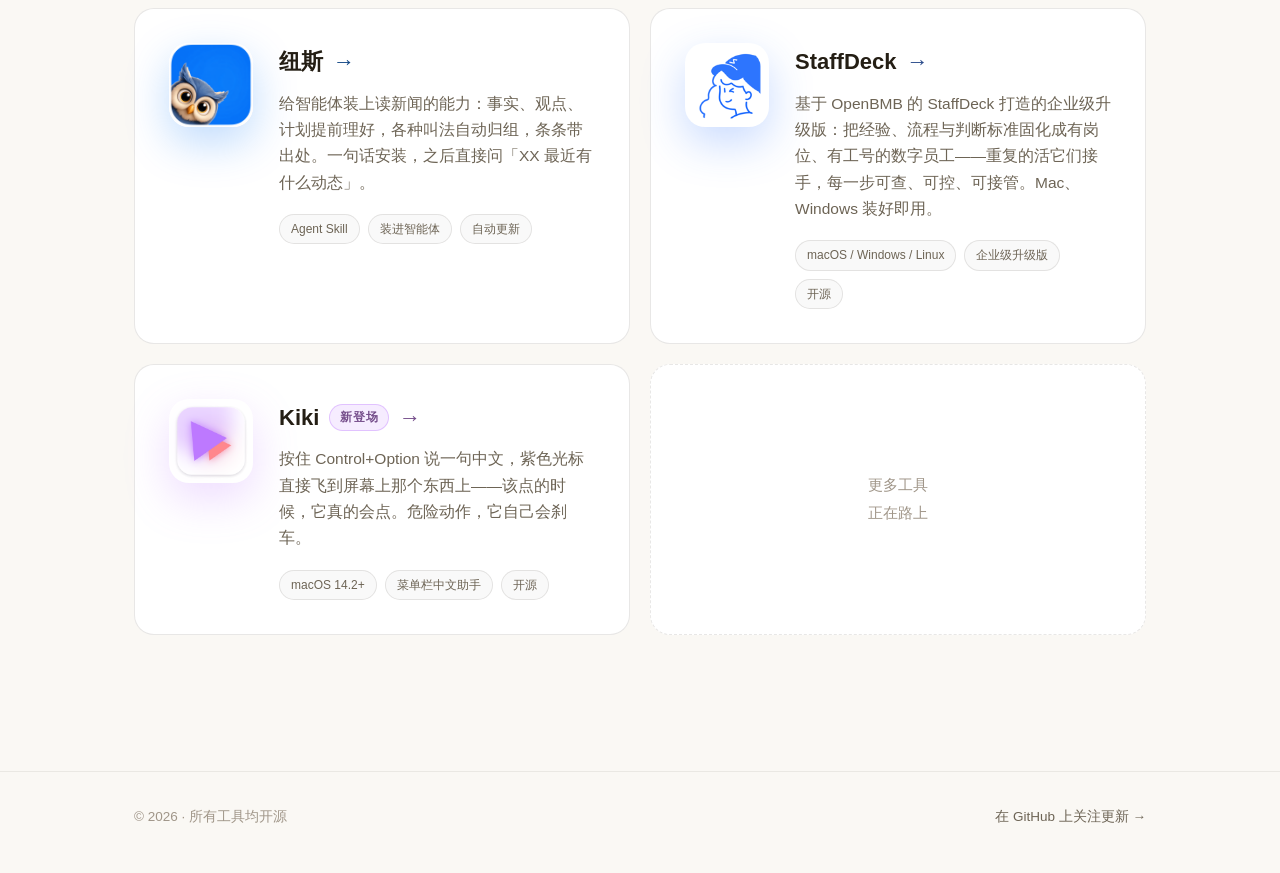
==== commit 7a685b2c: "feat: 全部工具页接入 hero 动态视觉 + 新增 Kiki/StaffDeck 页 + 文案去「免费」表述 - 新建 hero-gl.js 共享 WebGL2 模块（flow/queue/tr" ====
--- a/public/index.html
+++ b/public/index.html
@@ -3,10 +3,200 @@
 <head>
   <meta charset="UTF-8">
   <meta name="viewport" content="width=device-width, initial-scale=1.0">
-  <title data-i18n-zh="免费开源的开发者小工具" data-i18n-en="Free &amp; open-source developer tools">免费开源的开发者小工具</title>
-  <meta name="description" data-i18n-zh="做给自己用的开发者小工具：每一款都始于一个真实的日常痛点，全部免费、开源，下载即用。" data-i18n-en="Developer tools built for my own daily workflow — every one free, open source, and ready to run.">
+  <title data-i18n-zh="开源的开发者小工具" data-i18n-en="Open-source developer tools">开源的开发者小工具</title>
+  <meta name="description" data-i18n-zh="来自真实工作场景的工具：自己天天在用的开发者小工具，和与团队一起打磨的数字员工平台。全部开源，下载即用。" data-i18n-en="Tools from real work — daily-driver developer utilities and a digital-employee platform built with my team. All open source, ready to run.">
   <link rel="icon" type="image/svg+xml" href="./assets/img/favicon.svg">
   <link rel="stylesheet" href="./assets/css/style.css">
+  <style>
+    /* ===== 首页专属视觉（不影响工具页） ===== */
+
+    /* -- Hero 背景 --
+       默认：CSS 极光（无 JS / 无 WebGL2 时的回退）
+       hero-gl.js 成功启动着色器后给 .hero 加 .gl-on，交给 canvas 接管 */
+    .home-hero::before {
+      background:
+        radial-gradient(640px 440px at 20% 14%, color-mix(in srgb, var(--accent) 30%, transparent), transparent 62%),
+        radial-gradient(580px 420px at 82% 20%, rgba(94, 165, 250, 0.22), transparent 62%),
+        radial-gradient(560px 440px at 52% 98%, rgba(138, 151, 255, 0.20), transparent 62%);
+      animation: heroAurora 24s ease-in-out infinite alternate;
+      will-change: transform;
+    }
+    @keyframes heroAurora {
+      from { transform: translate3d(-1.6%, -1.2%, 0) scale(1); }
+      to   { transform: translate3d(1.8%, 1.6%, 0) scale(1.08); }
+    }
+
+    /* -- 开场逐级浮现 -- */
+    .home-hero .eyebrow,
+    .home-hero .hero-title,
+    .home-hero .hero-sub,
+    .home-hero .hero-icons,
+    .home-hero .hero-ctas { animation: heroIn 0.8s cubic-bezier(0.2, 0.7, 0.2, 1) backwards; }
+    .home-hero .eyebrow    { animation-delay: 0.05s; }
+    .home-hero .hero-title { animation-delay: 0.12s; }
+    .home-hero .hero-sub   { animation-delay: 0.2s; }
+    .home-hero .hero-icons { animation-delay: 0.3s; }
+    .home-hero .hero-ctas  { animation-delay: 0.4s; }
+    @keyframes heroIn {
+      from { opacity: 0; transform: translateY(16px); }
+    }
+
+    /* -- 主标题：更大 + 关键词渐变字 -- */
+    .home-hero .hero-title { font-size: clamp(38px, 5.6vw, 62px); letter-spacing: -0.03em; }
+    .home-hero .hero-title em { color: var(--accent-ink); }
+    @supports ((-webkit-background-clip: text) or (background-clip: text)) {
+      .home-hero .hero-title em {
+        background: linear-gradient(98deg, #a06a06 5%, #c08812 52%, #dca72e 92%);
+        -webkit-background-clip: text;
+                background-clip: text;
+        color: transparent;
+        -webkit-text-fill-color: transparent;
+      }
+    }
+
+    /* -- eyebrow 呼吸小灯 -- */
+    .home-hero .eyebrow::before {
+      content: "";
+      width: 7px;
+      height: 7px;
+      border-radius: 50%;
+      background: var(--accent);
+      animation: heroDot 2.6s ease-in-out infinite;
+    }
+    @keyframes heroDot {
+      0%, 100% { box-shadow: 0 0 0 0 color-mix(in srgb, var(--accent) 50%, transparent); }
+      55%      { box-shadow: 0 0 0 7px transparent; }
+    }
+
+    /* -- 工具图标浮条：弧形排布 + 品牌色辉光 + 轻微漂浮 -- */
+    .hero-icons { display: flex; flex-wrap: wrap; justify-content: center; align-items: center; gap: 16px; margin: 42px 0 34px; }
+    .hi {
+      width: 58px;
+      height: 58px;
+      padding: 3px;
+      border-radius: 17px;
+      background: #ffffff;
+      border: 1px solid rgba(30, 24, 12, 0.08);
+      box-shadow: 0 16px 36px color-mix(in srgb, var(--tc) 30%, transparent);
+      transform: rotate(var(--r, 0deg)) translateY(var(--y, 0px));
+      transition: transform 0.25s ease, box-shadow 0.25s ease;
+    }
+    .hi img { width: 100%; height: 100%; border-radius: 14px; animation: heroFloat 5.6s ease-in-out infinite; }
+    .hi:hover {
+      transform: rotate(0deg) translateY(calc(var(--y, 0px) - 5px)) scale(1.08);
+      box-shadow: 0 20px 44px color-mix(in srgb, var(--tc) 44%, transparent);
+    }
+    .hero-icons .hi:nth-child(1) { --r: -10deg; --y: 11px; }
+    .hero-icons .hi:nth-child(2) { --r: -6deg;  --y: 6px; }
+    .hero-icons .hi:nth-child(3) { --r: -3deg;  --y: 1px; }
+    .hero-icons .hi:nth-child(4) { --r: -1deg;  --y: -4px; }
+    .hero-icons .hi:nth-child(5) { --r: 1deg;   --y: -4px; }
+    .hero-icons .hi:nth-child(6) { --r: 3deg;   --y: 1px; }
+    .hero-icons .hi:nth-child(7) { --r: 6deg;   --y: 6px; }
+    .hero-icons .hi:nth-child(8) { --r: 10deg;  --y: 11px; }
+    .hero-icons .hi:nth-child(1) img, .hero-icons .hi:nth-child(8) img { animation-delay: -0.3s; }
+    .hero-icons .hi:nth-child(2) img, .hero-icons .hi:nth-child(7) img { animation-delay: -1.1s; }
+    .hero-icons .hi:nth-child(3) img, .hero-icons .hi:nth-child(6) img { animation-delay: -1.9s; }
+    .hero-icons .hi:nth-child(4) img, .hero-icons .hi:nth-child(5) img { animation-delay: -2.7s; }
+    @keyframes heroFloat {
+      0%, 100% { transform: translateY(-3px); }
+      50%      { transform: translateY(3px); }
+    }
+
+    /* -- 工具区小节 + 锚点 -- */
+    #tools { scroll-margin-top: 76px; }
+    .tools-head { text-align: center; margin: 0 0 38px; }
+    .tools-head .kicker { margin-bottom: 0; }
+
+    /* -- 卡片：品牌色 --tc 由每张卡的内联样式指定 -- */
+    .tool-card.featured { position: relative; --tc: var(--accent); }
+    .tool-card.featured::before {
+      content: "";
+      position: absolute;
+      inset: 0 0 auto 0;
+      height: 1px;
+      border-radius: inherit;
+      background: linear-gradient(90deg, transparent 6%, color-mix(in srgb, var(--tc) 75%, transparent) 50%, transparent 94%);
+      opacity: 0;
+      transition: opacity 0.25s;
+    }
+    .tool-card.featured::after {
+      content: "";
+      position: absolute;
+      inset: 0;
+      border-radius: inherit;
+      pointer-events: none;
+      background: radial-gradient(340px circle at var(--mx, 50%) var(--my, 50%), color-mix(in srgb, var(--tc) 12%, transparent), transparent 66%);
+      opacity: 0;
+      transition: opacity 0.3s;
+    }
+    .tool-card.featured:hover::before,
+    .tool-card.featured:hover::after { opacity: 1; }
+    .tool-card.featured:hover {
+      border-color: color-mix(in srgb, var(--tc) 48%, transparent);
+      box-shadow: 0 26px 70px color-mix(in srgb, var(--tc) 15%, transparent);
+    }
+    .tool-card .tool-icon { transition: transform 0.25s ease; }
+    .tool-card.featured .tool-icon { box-shadow: 0 16px 44px color-mix(in srgb, var(--tc) 26%, transparent); }
+    .tool-card.featured:hover .tool-icon { transform: translateY(-2px) rotate(-3deg) scale(1.04); }
+    .tool-card .go { color: color-mix(in srgb, var(--tc, var(--accent)) 52%, #241b0c); }
+
+    /* -- 领衔卡（任务坞）：通栏 + 标志三点 -- */
+    .tool-card.lead { grid-column: 1 / -1; padding: 40px 44px; align-items: center; }
+    .tool-card.lead .tool-icon { width: 104px; height: 104px; border-radius: 24px; }
+    .tool-card.lead h3 { font-size: 26px; }
+    .tool-card.lead .desc { font-size: 16.5px; max-width: 58ch; }
+    .lead-dots { margin-left: auto; display: flex; flex-direction: column; gap: 16px; padding: 0 12px; }
+    .lead-dots i {
+      width: 15px;
+      height: 15px;
+      border-radius: 50%;
+      background: #4aa3ff;
+      box-shadow: 0 0 20px 2px rgba(74, 163, 255, 0.75);
+      animation: dotGlow 3.4s ease-in-out infinite;
+    }
+    .lead-dots i:nth-child(2) { background: #ffc24d; box-shadow: 0 0 20px 2px rgba(255, 194, 77, 0.75); animation-delay: -1.1s; }
+    .lead-dots i:nth-child(3) { background: #34d399; box-shadow: 0 0 20px 2px rgba(52, 211, 153, 0.75); animation-delay: -2.2s; }
+    @keyframes dotGlow {
+      0%, 100% { opacity: 1; }
+      50%      { opacity: 0.5; }
+    }
+    .badge {
+      font-size: 11.5px;
+      font-weight: 700;
+      letter-spacing: 0.05em;
+      color: color-mix(in srgb, var(--tc) 52%, #241b0c);
+      background: color-mix(in srgb, var(--tc) 14%, transparent);
+      border: 1px solid color-mix(in srgb, var(--tc) 36%, transparent);
+      border-radius: 999px;
+      padding: 3px 10px;
+    }
+
+    /* -- 滚动浮现（home.js 控制；无 JS 时这些类不存在） -- */
+    .reveal { opacity: 0; transform: translateY(22px); }
+    .reveal.in {
+      opacity: 1;
+      transform: none;
+      transition: opacity 0.6s ease, transform 0.65s cubic-bezier(0.2, 0.7, 0.2, 1);
+      transition-delay: var(--rd, 0s);
+    }
+
+    /* -- 小屏微调 -- */
+    @media (max-width: 920px) {
+      .hero-icons { gap: 12px; }
+      .tool-card.lead { padding: 34px; }
+    }
+    @media (max-width: 560px) {
+      .hero-icons { gap: 6px; margin: 32px 0 26px; }
+      .hi { width: 42px; height: 42px; padding: 2px; border-radius: 14px; }
+      .hi img { border-radius: 11px; }
+      .hero-icons .hi { --r: 0deg; --y: 0px; }
+      .lead-dots { display: none; }
+      .tool-card.lead { padding: 26px 22px; }
+      .tool-card.lead .tool-icon { width: 72px; height: 72px; border-radius: 18px; }
+      .tool-card.lead h3 { font-size: 22px; }
+    }
+  </style>
 </head>
 <body>
 
@@ -16,9 +206,9 @@
         <svg viewBox="0 0 64 64" aria-hidden="true">
           <rect width="64" height="64" rx="14" fill="#12162b"/>
           <polyline points="12,34 23,34 28,22 36,44 41,28 46,34 52,34"
-            fill="none" stroke="#FF6B35" stroke-width="5" stroke-linecap="round" stroke-linejoin="round"/>
+            fill="none" stroke="#ffc24d" stroke-width="5" stroke-linecap="round" stroke-linejoin="round"/>
         </svg>
-        <span>Tools</span>
+        <span data-i18n-zh="姚杨的产品" data-i18n-en="Yao Yang's Products">姚杨的产品</span>
       </a>
       <div class="nav-right">
         <a class="nav-link hide-sm" href="https://github.com/smarty-kiki" target="_blank" rel="noopener">GitHub</a>
@@ -32,21 +222,43 @@
 
   <main>
     <section class="hero home-hero">
+      <canvas id="hero-gl" aria-hidden="true"
+              data-mode="flow" data-colors="#ffc24d,#5ea5fa,#8a97ff"></canvas>
       <div class="container">
-        <span class="eyebrow" data-i18n-zh="全部免费 · 全部开源" data-i18n-en="All free · All open source">全部免费 · 全部开源</span>
+        <span class="eyebrow" data-i18n-zh="开源 · 自己天天在用" data-i18n-en="Open source · Daily drivers">开源 · 自己天天在用</span>
         <h1 class="hero-title"
             data-i18n-zh="自己做、天天用的<br><em>开发者小工具</em>"
             data-i18n-en="Indie developer tools,<br><em>built &amp; used daily</em>">自己做、天天用的<br><em>开发者小工具</em></h1>
         <p class="hero-sub"
-           data-i18n-zh="每一款都始于我自己工作里一个真实的日常痛点：自己先用起来，顺手了才放出来。全部免费、开源，下载即用。"
-           data-i18n-en="Every tool here started as a fix for a real annoyance in my own workflow — used daily first, then shared. All free, all open source, ready to run.">每一款都始于我自己工作里一个真实的日常痛点：自己先用起来，顺手了才放出来。全部免费、开源，下载即用。</p>
+           data-i18n-zh="每一款都来自真实的工作场景——有的是自己天天在用的顺手工具，有的是和团队一起打磨的数字员工平台。全部开源，下载即用。"
+           data-i18n-en="Every tool here comes from real work — some are the daily drivers I build for myself, some are a digital-employee platform built with my team. All open source, ready to run.">每一款都来自真实的工作场景——有的是自己天天在用的顺手工具，有的是和团队一起打磨的数字员工平台。全部开源，下载即用。</p>
+        <div class="hero-icons" aria-hidden="true">
+          <div class="hi" style="--tc: #4aa3ff;"><img src="./assets/img/notch-tasks.png" alt=""></div>
+          <div class="hi" style="--tc: #ff6b35;"><img src="./assets/img/watch-your-claude.svg" alt=""></div>
+          <div class="hi" style="--tc: #e2b052;"><img src="./assets/img/guandan-challenge.svg" alt=""></div>
+          <div class="hi" style="--tc: #8a97ff;"><img src="./assets/img/trippy-wiki.png" alt=""></div>
+          <div class="hi" style="--tc: #4c8ad8;"><img src="./assets/img/research-docs.png" alt=""></div>
+          <div class="hi" style="--tc: #0673f8;"><img src="./assets/img/news.png" alt=""></div>
+          <div class="hi" style="--tc: #2d75fe;"><img src="./assets/img/staffdeck.png" alt=""></div>
+          <div class="hi" style="--tc: #bd79ff;"><img src="./assets/img/kiki.png" alt=""></div>
+        </div>
+        <div class="hero-ctas">
+          <a class="btn btn-primary" href="#tools">
+            <svg viewBox="0 0 24 24" fill="none" stroke="currentColor" stroke-width="2" stroke-linecap="round" stroke-linejoin="round" aria-hidden="true"><path d="M12 4v15"></path><polyline points="6 13 12 19 18 13"></polyline></svg>
+            <span data-i18n-zh="看看有哪些工具" data-i18n-en="Browse the tools">看看有哪些工具</span>
+          </a>
+          <a class="btn btn-ghost" href="https://github.com/smarty-kiki" target="_blank" rel="noopener">GitHub</a>
+        </div>
       </div>
     </section>
 
-    <section class="container" style="padding-bottom: 96px;">
+    <section class="container" id="tools" style="padding-bottom: 96px;">
+      <div class="tools-head">
+        <span class="kicker" data-i18n-zh="全部工具" data-i18n-en="All the tools">全部工具</span>
+      </div>
       <div class="tools-grid">
 
-        <a class="tool-card featured" href="./tools/notch-tasks/">
+        <a class="tool-card featured lead" style="--tc: #4aa3ff;" href="./tools/notch-tasks/">
           <img class="tool-icon" src="./assets/img/notch-tasks.png" alt="任务坞 NotchTasks">
           <div>
             <h3><span data-i18n-zh="任务坞" data-i18n-en="NotchTasks">任务坞</span> <span class="go">→</span></h3>
@@ -56,12 +268,13 @@
             <div class="tags">
               <span class="tag">macOS 14+</span>
               <span class="tag" data-i18n-zh="常驻屏幕右缘" data-i18n-en="Lives on your screen edge">常驻屏幕右缘</span>
-              <span class="tag" data-i18n-zh="免费开源" data-i18n-en="Free &amp; open source">免费开源</span>
-            </div>
-          </div>
-        </a>
-
-        <a class="tool-card featured" href="./tools/watch-your-claude/">
+              <span class="tag" data-i18n-zh="开源" data-i18n-en="Open source">开源</span>
+            </div>
+          </div>
+          <div class="lead-dots" aria-hidden="true"><i></i><i></i><i></i></div>
+        </a>
+
+        <a class="tool-card featured" style="--tc: #ff6b35;" href="./tools/watch-your-claude/">
           <img class="tool-icon" src="./assets/img/watch-your-claude.svg" alt="WatchYourClaude">
           <div>
             <h3>WatchYourClaude <span class="go">→</span></h3>
@@ -71,12 +284,12 @@
             <div class="tags">
               <span class="tag">macOS 14+</span>
               <span class="tag" data-i18n-zh="菜单栏应用" data-i18n-en="Menu bar app">菜单栏应用</span>
-              <span class="tag" data-i18n-zh="免费开源" data-i18n-en="Free &amp; open source">免费开源</span>
-            </div>
-          </div>
-        </a>
-
-        <a class="tool-card featured" href="./tools/guandan-challenge/">
+              <span class="tag" data-i18n-zh="开源" data-i18n-en="Open source">开源</span>
+            </div>
+          </div>
+        </a>
+
+        <a class="tool-card featured" style="--tc: #e2b052;" href="./tools/guandan-challenge/">
           <img class="tool-icon" src="./assets/img/guandan-challenge.svg" alt="LLM Guandan Challenge">
           <div>
             <h3><span data-i18n-zh="大模型掼蛋挑战赛" data-i18n-en="LLM Guandan Challenge">大模型掼蛋挑战赛</span> <span class="go">→</span></h3>
@@ -86,12 +299,12 @@
             <div class="tags">
               <span class="tag" data-i18n-zh="网页应用" data-i18n-en="Web app">网页应用</span>
               <span class="tag" data-i18n-zh="无需注册" data-i18n-en="No sign-up">无需注册</span>
-              <span class="tag" data-i18n-zh="免费开玩" data-i18n-en="Free to play">免费开玩</span>
-            </div>
-          </div>
-        </a>
-
-        <a class="tool-card featured" href="./tools/trippy-wiki/">
+              <span class="tag" data-i18n-zh="打开即玩" data-i18n-en="Play in browser">打开即玩</span>
+            </div>
+          </div>
+        </a>
+
+        <a class="tool-card featured" style="--tc: #8a97ff;" href="./tools/trippy-wiki/">
           <img class="tool-icon" src="./assets/img/trippy-wiki.png" alt="Trippy Wiki">
           <div>
             <h3><span data-i18n-zh="梦游 Wiki" data-i18n-en="Trippy Wiki">梦游 Wiki</span> <span class="go">→</span></h3>
@@ -100,13 +313,13 @@
                data-i18n-en="An imagination-powered wiki: you bring the idea, AI writes it up, and passers-by vote with 'Float' or 'Lame'. A wiki for anything — even tonight's dream.">一个由想象力驱动的 Wiki：你出脑洞，AI 成文，路过的人用「飘」和「拉」投票。万物皆可 Wiki，包括你今晚的梦。</p>
             <div class="tags">
               <span class="tag" data-i18n-zh="网页应用" data-i18n-en="Web app">网页应用</span>
-              <span class="tag" data-i18n-zh="免费开逛" data-i18n-en="Free to browse">免费开逛</span>
+              <span class="tag" data-i18n-zh="打开就能逛" data-i18n-en="Open and browse">打开就能逛</span>
               <span class="tag" data-i18n-zh="AI 创作" data-i18n-en="AI-assisted">AI 创作</span>
             </div>
           </div>
         </a>
 
-        <a class="tool-card featured" href="./tools/research-docs/">
+        <a class="tool-card featured" style="--tc: #4c8ad8;" href="./tools/research-docs/">
           <img class="tool-icon" src="./assets/img/research-docs.png" alt="研和讨">
           <div>
             <h3><span data-i18n-zh="研和讨" data-i18n-en="Yanhetao">研和讨</span> <span class="go">→</span></h3>
@@ -116,12 +329,12 @@
             <div class="tags">
               <span class="tag" data-i18n-zh="网页应用" data-i18n-en="Web app">网页应用</span>
               <span class="tag" data-i18n-zh="7×24 自动运转" data-i18n-en="Runs 24/7">7×24 自动运转</span>
-              <span class="tag" data-i18n-zh="免费开始" data-i18n-en="Free to start">免费开始</span>
-            </div>
-          </div>
-        </a>
-
-        <a class="tool-card featured" href="./tools/news/">
+              <span class="tag" data-i18n-zh="注册送 100 万积分" data-i18n-en="1M credits on sign-up">注册送 100 万积分</span>
+            </div>
+          </div>
+        </a>
+
+        <a class="tool-card featured" style="--tc: #0673f8;" href="./tools/news/">
           <img class="tool-icon" src="./assets/img/news.png" alt="纽斯">
           <div>
             <h3><span data-i18n-zh="纽斯" data-i18n-en="Nius">纽斯</span> <span class="go">→</span></h3>
@@ -136,6 +349,36 @@
           </div>
         </a>
 
+        <a class="tool-card featured" style="--tc: #2d75fe;" href="./tools/staffdeck/">
+          <img class="tool-icon" src="./assets/img/staffdeck.png" alt="StaffDeck">
+          <div>
+            <h3>StaffDeck <span class="go">→</span></h3>
+            <p class="desc"
+               data-i18n-zh="基于 OpenBMB 的 StaffDeck 打造的企业级升级版：把经验、流程与判断标准固化成有岗位、有工号的数字员工——重复的活它们接手，每一步可查、可控、可接管。Mac、Windows 装好即用。"
+               data-i18n-en="An enterprise-grade upgrade built on OpenBMB's StaffDeck: experience, process, and judgment become digital employees with a role and an ID. They take the repetitive work, and every step stays auditable, controllable, and hand-over-ready. Native on Mac and Windows.">基于 OpenBMB 的 StaffDeck 打造的企业级升级版：把经验、流程与判断标准固化成有岗位、有工号的数字员工——重复的活它们接手，每一步可查、可控、可接管。Mac、Windows 装好即用。</p>
+            <div class="tags">
+              <span class="tag">macOS / Windows / Linux</span>
+              <span class="tag" data-i18n-zh="企业级升级版" data-i18n-en="Enterprise edition">企业级升级版</span>
+              <span class="tag" data-i18n-zh="开源" data-i18n-en="Open source">开源</span>
+            </div>
+          </div>
+        </a>
+
+        <a class="tool-card featured" style="--tc: #bd79ff;" href="./tools/kiki/">
+          <img class="tool-icon" src="./assets/img/kiki.png" alt="Kiki">
+          <div>
+            <h3>Kiki <span class="badge" data-i18n-zh="新登场" data-i18n-en="New">新登场</span> <span class="go">→</span></h3>
+            <p class="desc"
+               data-i18n-zh="按住 Control+Option 说一句中文，紫色光标直接飞到屏幕上那个东西上——该点的时候，它真的会点。危险动作，它自己会刹车。"
+               data-i18n-en="Hold Control+Option, speak, and a purple cursor flies straight to the thing you meant — and really clicks when it's time. Dangerous moves, it refuses on its own.">按住 Control+Option 说一句中文，紫色光标直接飞到屏幕上那个东西上——该点的时候，它真的会点。危险动作，它自己会刹车。</p>
+            <div class="tags">
+              <span class="tag">macOS 14.2+</span>
+              <span class="tag" data-i18n-zh="菜单栏中文助手" data-i18n-en="Menu bar assistant">菜单栏中文助手</span>
+              <span class="tag" data-i18n-zh="开源" data-i18n-en="Open source">开源</span>
+            </div>
+          </div>
+        </a>
+
         <div class="tool-card placeholder"
              data-i18n-zh="更多工具<br>正在路上" data-i18n-en="More tools<br>on the way">更多工具<br>正在路上</div>
 
@@ -145,12 +388,14 @@
 
   <footer class="site-footer">
     <div class="container footer-inner">
-      <span data-i18n-zh="© 2026 · 所有工具均基于 MIT 协议免费开源" data-i18n-en="© 2026 · All tools free &amp; open source under the MIT license">© 2026 · 所有工具均基于 MIT 协议免费开源</span>
+      <span data-i18n-zh="© 2026 · 所有工具均开源" data-i18n-en="© 2026 · All tools open source">© 2026 · 所有工具均开源</span>
       <a href="https://github.com/smarty-kiki" target="_blank" rel="noopener"
          data-i18n-zh="在 GitHub 上关注更新 →" data-i18n-en="Follow along on GitHub →">在 GitHub 上关注更新 →</a>
     </div>
   </footer>
 
   <script src="./assets/js/i18n.js"></script>
+  <script src="./assets/js/hero-gl.js"></script>
+  <script src="./assets/js/home.js"></script>
 </body>
 </html>
--- a/public/assets/css/style.css
+++ b/public/assets/css/style.css
@@ -5,23 +5,31 @@
 *, *::before, *::after { box-sizing: border-box; margin: 0; padding: 0; }
 
 :root {
-  --bg: #0b0e1a;
-  --bg-2: #10142a;
-  --card: rgba(255, 255, 255, 0.035);
-  --card-hover: rgba(255, 255, 255, 0.06);
-  --border: rgba(255, 255, 255, 0.09);
-  --text: #e9ebf4;
-  --muted: #a0a6ba;
-  --faint: #6e7488;
-  --accent: #ff6b35;
-  --accent-strong: #ff8355;
-  --accent-soft: rgba(255, 107, 53, 0.13);
+  --bg: #faf8f4;
+  --bg-2: #f2eee6;
+  --card: #ffffff;
+  --card-hover: #fffdf6;
+  --border: rgba(30, 24, 12, 0.10);
+  --text: #241e14;
+  --muted: #6d6455;
+  --faint: #a09689;
+  --accent: #ffc24d;
   --btn-text: #1a1108;
   --green: #3ddc97;
   --blue: #5ea5fa;
-  --gray: #6b7280;
+  --gray: #b3ab9e;
   --radius: 16px;
-  --shadow: 0 20px 60px rgba(0, 0, 0, 0.45);
+  --shadow: 0 18px 50px rgba(70, 53, 25, 0.12);
+}
+
+/* 派生色在每个元素上现算：颜色页在 body 覆盖 --accent 后，派生色自动跟随。
+   若写在 :root，var(--accent) 会在根元素上烧死成默认琥珀，换色页拿到的是错色。
+   浅色主题里品牌色分两档：填充用 --accent（亮），文字用 --accent-ink（压深保证可读），
+   --accent-strong 是 hover 时再压深的一档。 */
+*, *::before, *::after {
+  --accent-strong: color-mix(in srgb, var(--accent) 80%, #6b3f04);
+  --accent-soft: color-mix(in srgb, var(--accent) 16%, transparent);
+  --accent-ink: color-mix(in srgb, var(--accent) 52%, #241b0c);
 }
 
 html { scroll-behavior: smooth; }
@@ -45,7 +53,7 @@
 .container { max-width: 1060px; margin: 0 auto; padding: 0 24px; }
 
 :focus-visible {
-  outline: 2px solid var(--accent);
+  outline: 2px solid var(--accent-ink);
   outline-offset: 3px;
   border-radius: 4px;
 }
@@ -55,10 +63,10 @@
   position: sticky;
   top: 0;
   z-index: 50;
-  background: rgba(11, 14, 26, 0.72);
+  background: rgba(250, 248, 244, 0.78);
   backdrop-filter: blur(14px);
   -webkit-backdrop-filter: blur(14px);
-  border-bottom: 1px solid rgba(255, 255, 255, 0.06);
+  border-bottom: 1px solid rgba(30, 24, 12, 0.07);
 }
 
 .nav {
@@ -89,12 +97,13 @@
   transition: color 0.15s;
 }
 .nav-link:hover, .back-link:hover { color: var(--text); }
-.back-link { display: inline-flex; align-items: center; gap: 6px; }
+.back-link { display: inline-flex; align-items: center; gap: 6px; white-space: nowrap; }
+.back-link svg { width: 15px; height: 15px; flex: none; }
 
 /* ============ 语言切换 ============ */
 .lang-switch {
   display: flex;
-  background: rgba(255, 255, 255, 0.06);
+  background: rgba(30, 24, 12, 0.045);
   border: 1px solid var(--border);
   border-radius: 999px;
   padding: 3px;
@@ -139,11 +148,12 @@
 .btn-ghost {
   border-color: var(--border);
   color: var(--text);
-  background: rgba(255, 255, 255, 0.03);
+  background: #fff;
 }
 .btn-ghost:hover {
-  border-color: rgba(255, 255, 255, 0.22);
-  background: rgba(255, 255, 255, 0.06);
+  border-color: rgba(30, 24, 12, 0.24);
+  background: #fff;
+  box-shadow: 0 10px 26px rgba(70, 53, 25, 0.10);
   transform: translateY(-1px);
 }
 
@@ -156,25 +166,44 @@
   position: absolute;
   inset: 0;
   background:
-    radial-gradient(720px 420px at 78% 8%, color-mix(in srgb, var(--accent) 14%, transparent), transparent 65%),
-    radial-gradient(560px 380px at 8% 88%, rgba(94, 165, 250, 0.08), transparent 65%);
+    radial-gradient(720px 420px at 78% 8%, color-mix(in srgb, var(--accent) 24%, transparent), transparent 65%),
+    radial-gradient(560px 380px at 8% 88%, rgba(94, 165, 250, 0.13), transparent 65%);
   pointer-events: none;
 }
 .hero::after {
   content: "";
   position: absolute;
   inset: 0;
-  background-image: radial-gradient(rgba(255, 255, 255, 0.07) 1px, transparent 1px);
+  background-image: radial-gradient(rgba(30, 24, 12, 0.07) 1px, transparent 1px);
   background-size: 26px 26px;
   -webkit-mask-image: radial-gradient(640px 420px at 70% 20%, #000 0%, transparent 75%);
           mask-image: radial-gradient(640px 420px at 70% 20%, #000 0%, transparent 75%);
   pointer-events: none;
 }
+/* Hero 内的 GPU 背景画布（hero-gl.js / hero-3d.js 接管）：
+   默认隐形，脚本成功启动后才揭开——
+   .gl-on（全屏着色器）：canvas 接管背景，隐掉 CSS 光斑回退层
+   .gl-3d（three.js 场景）：透明底 canvas 浮在光斑之上，回退层保留 */
+.hero #hero-gl {
+  position: absolute;
+  inset: 0;
+  width: 100%;
+  height: 100%;
+  display: block;
+  z-index: 0;
+  opacity: 0;
+  transition: opacity 0.6s ease;
+}
+.hero.gl-on #hero-gl,
+.hero.gl-3d #hero-gl { opacity: 1; }
+.hero.gl-on::before { background: none; animation: none; }
+.hero.gl-on::after { display: none; }
+
 .home-hero { text-align: center; padding: 96px 0 80px; }
 .home-hero::before {
   background:
-    radial-gradient(760px 420px at 50% -10%, color-mix(in srgb, var(--accent) 13%, transparent), transparent 65%),
-    radial-gradient(520px 360px at 12% 100%, rgba(94, 165, 250, 0.07), transparent 65%);
+    radial-gradient(760px 420px at 50% -10%, color-mix(in srgb, var(--accent) 22%, transparent), transparent 65%),
+    radial-gradient(520px 360px at 12% 100%, rgba(94, 165, 250, 0.12), transparent 65%);
 }
 .home-hero::after {
   -webkit-mask-image: radial-gradient(720px 400px at 50% 0%, #000 0%, transparent 75%);
@@ -198,9 +227,9 @@
   font-size: 12.5px;
   font-weight: 700;
   letter-spacing: 0.06em;
-  color: var(--accent);
+  color: var(--accent-ink);
   background: var(--accent-soft);
-  border: 1px solid rgba(255, 107, 53, 0.25);
+  border: 1px solid color-mix(in srgb, var(--accent) 32%, transparent);
   border-radius: 999px;
   padding: 5px 14px;
 }
@@ -212,7 +241,7 @@
   font-weight: 800;
   margin: 20px 0 20px;
 }
-.hero-title em { font-style: normal; color: var(--accent); }
+.hero-title em { font-style: normal; color: var(--accent-ink); }
 
 .hero-sub {
   font-size: 17.5px;
@@ -233,7 +262,7 @@
   border: 1px solid var(--border);
   padding: 5px 12px;
   border-radius: 999px;
-  background: rgba(255, 255, 255, 0.02);
+  background: rgba(30, 24, 12, 0.025);
 }
 
 .hero-app { display: flex; align-items: center; gap: 16px; margin-bottom: 6px; }
@@ -247,6 +276,21 @@
 .hero-app-cat { font-size: 13px; color: var(--muted); }
 
 /* ============ 菜单栏 mock（Hero 右侧视觉） ============ */
+/* 产品 mock 一律保持深色 —— 像真实应用截图贴在浅色页面上。
+   在这里把深色 token 钉回来，子树里的 --card / --text / --border 自动走深色；
+   站点主页面向外覆盖浅色时，.theme-dark 子树不受影响。 */
+.mock, .theme-dark {
+  --bg: #12162b;
+  --bg-2: #181d38;
+  --card: rgba(255, 255, 255, 0.035);
+  --card-hover: rgba(255, 255, 255, 0.06);
+  --border: rgba(255, 255, 255, 0.09);
+  --text: #e9ebf4;
+  --muted: #a0a6ba;
+  --faint: #6e7488;
+  --shadow: 0 20px 60px rgba(0, 0, 0, 0.45);
+  color: var(--text);
+}
 .mock { position: relative; min-height: 430px; }
 
 .mock-menubar {
@@ -257,8 +301,8 @@
   align-items: center;
   justify-content: space-between;
   padding: 0 14px;
-  background: rgba(255, 255, 255, 0.055);
-  border: 1px solid rgba(255, 255, 255, 0.07);
+  background: rgba(26, 30, 50, 0.78);
+  border: 1px solid rgba(255, 255, 255, 0.08);
   border-radius: 10px;
   backdrop-filter: blur(8px);
   font-size: 12px;
@@ -365,9 +409,9 @@
 /* ============ 通用 Section ============ */
 .section { padding: 84px 0; }
 .section-alt {
-  background: linear-gradient(180deg, rgba(255, 255, 255, 0.025), transparent);
-  border-top: 1px solid rgba(255, 255, 255, 0.05);
-  border-bottom: 1px solid rgba(255, 255, 255, 0.05);
+  background: linear-gradient(180deg, rgba(255, 255, 255, 0.65), transparent);
+  border-top: 1px solid rgba(30, 24, 12, 0.06);
+  border-bottom: 1px solid rgba(30, 24, 12, 0.06);
 }
 
 .section-head { text-align: center; max-width: 680px; margin: 0 auto 52px; }
@@ -377,7 +421,7 @@
   font-weight: 800;
   letter-spacing: 0.18em;
   text-transform: uppercase;
-  color: var(--accent);
+  color: var(--accent-ink);
   margin-bottom: 14px;
 }
 .section-title {
@@ -411,7 +455,7 @@
   font-weight: 700;
   line-height: 1.5;
 }
-.pain-transition em { font-style: normal; color: var(--accent); }
+.pain-transition em { font-style: normal; color: var(--accent-ink); }
 
 /* ============ 功能卡片 ============ */
 .feature-grid {
@@ -436,7 +480,7 @@
   height: 42px;
   border-radius: 11px;
   background: var(--accent-soft);
-  color: var(--accent);
+  color: var(--accent-ink);
   display: flex;
   align-items: center;
   justify-content: center;
@@ -464,7 +508,7 @@
   height: 30px;
   border-radius: 50%;
   background: var(--accent-soft);
-  color: var(--accent);
+  color: var(--accent-ink);
   font-weight: 800;
   font-size: 14px;
   display: flex;
@@ -480,7 +524,7 @@
   margin-top: 28px;
   border: 1px solid var(--border);
   border-radius: 14px;
-  background: rgba(255, 255, 255, 0.02);
+  background: rgba(30, 24, 12, 0.025);
   overflow: hidden;
 }
 .note summary {
@@ -496,7 +540,7 @@
 .note summary::-webkit-details-marker { display: none; }
 .note summary::before {
   content: "+";
-  color: var(--accent);
+  color: var(--accent-ink);
   font-weight: 800;
   font-size: 18px;
   width: 18px;
@@ -508,12 +552,12 @@
 .note-body ol li { margin-bottom: 6px; }
 .note-body code {
   display: inline-block;
-  background: rgba(255, 255, 255, 0.06);
+  background: rgba(30, 24, 12, 0.05);
   border: 1px solid var(--border);
   padding: 8px 12px;
   border-radius: 8px;
   font-size: 12.5px;
-  color: #ffd9c4;
+  color: #8c4a24;
   margin-top: 8px;
   max-width: 100%;
   overflow-x: auto;
@@ -538,7 +582,7 @@
 .faq summary::-webkit-details-marker { display: none; }
 .faq summary::after {
   content: "+";
-  color: var(--accent);
+  color: var(--accent-ink);
   font-size: 22px;
   font-weight: 400;
   line-height: 1;
@@ -608,7 +652,7 @@
   margin-bottom: 10px;
 }
 .tool-card .go {
-  color: var(--accent);
+  color: var(--accent-ink);
   font-weight: 700;
   display: inline-block;
   transition: transform 0.2s;
@@ -622,7 +666,7 @@
   border: 1px solid var(--border);
   border-radius: 999px;
   padding: 4px 11px;
-  background: rgba(255, 255, 255, 0.02);
+  background: rgba(30, 24, 12, 0.025);
 }
 .tool-card.placeholder {
   display: flex;
@@ -638,7 +682,7 @@
 
 /* ============ 页脚 ============ */
 .site-footer {
-  border-top: 1px solid rgba(255, 255, 255, 0.06);
+  border-top: 1px solid rgba(30, 24, 12, 0.07);
   padding: 34px 0 44px;
   margin-top: 40px;
 }
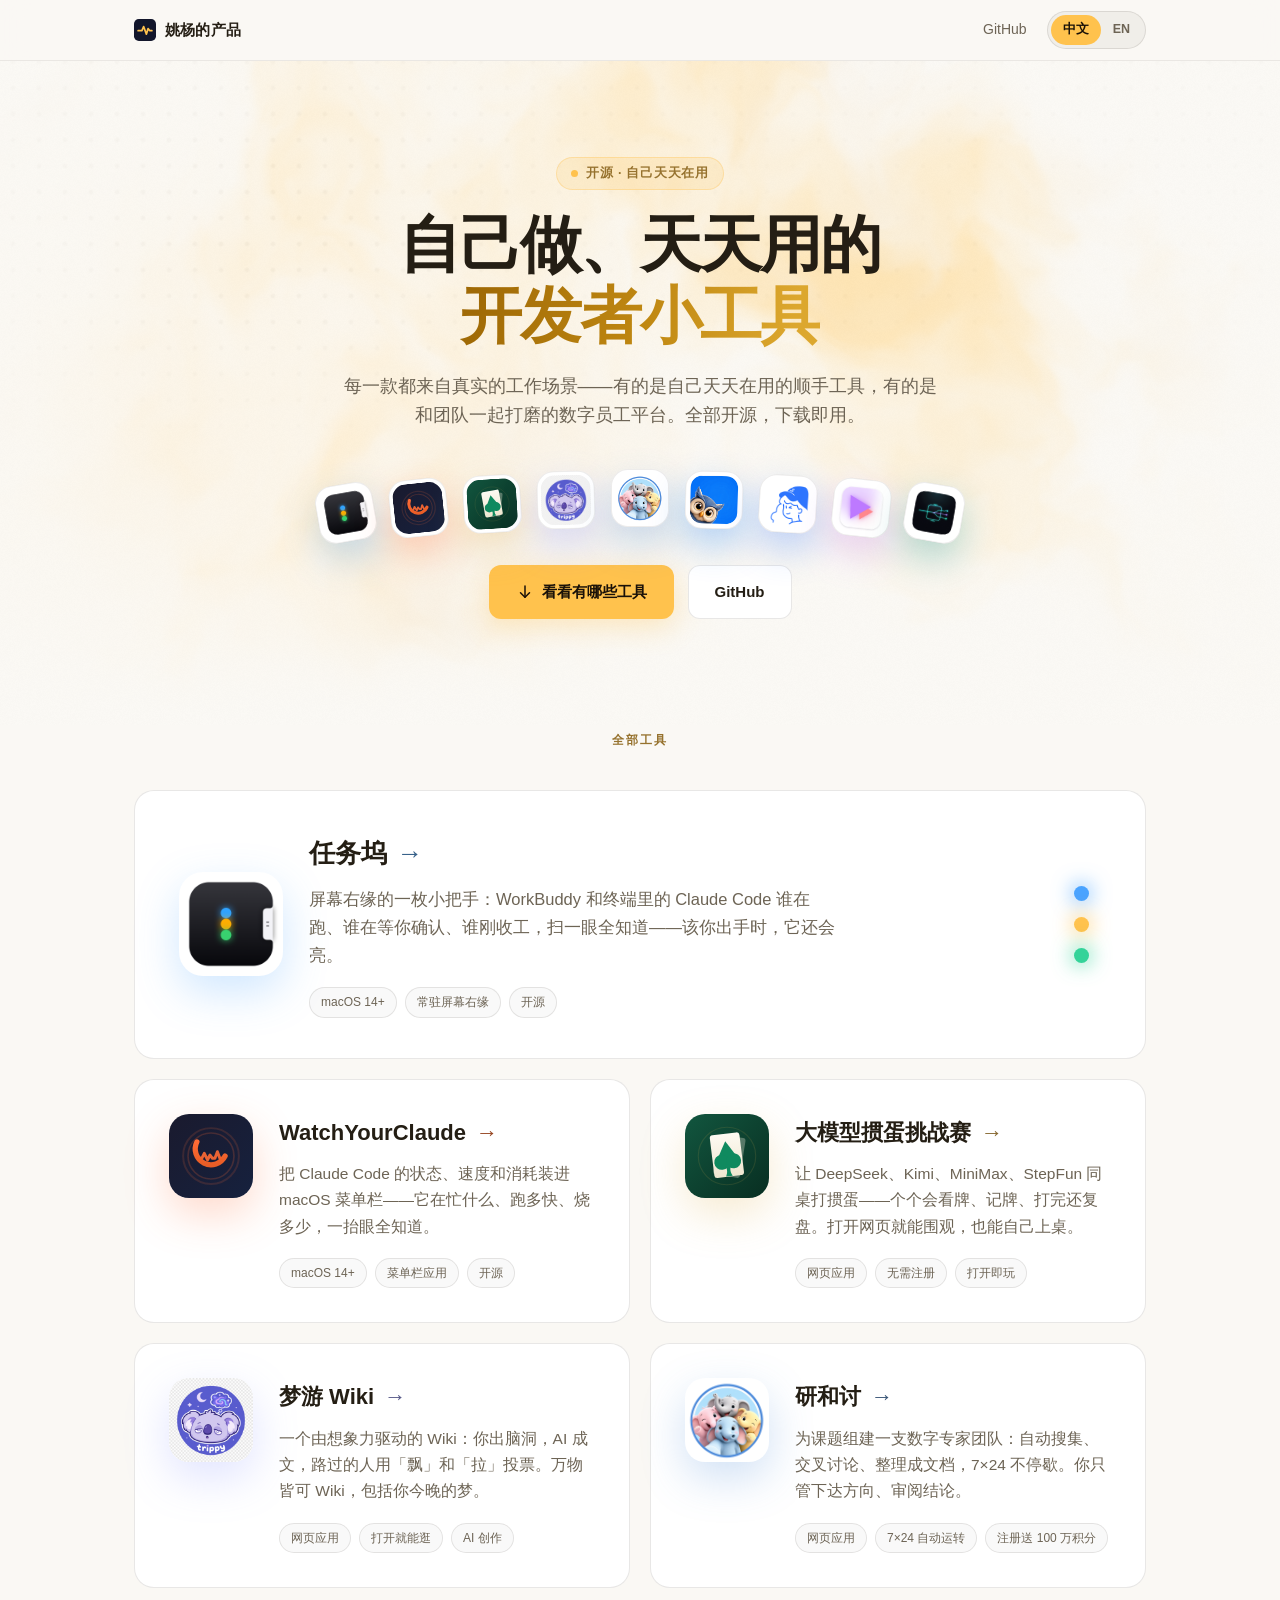
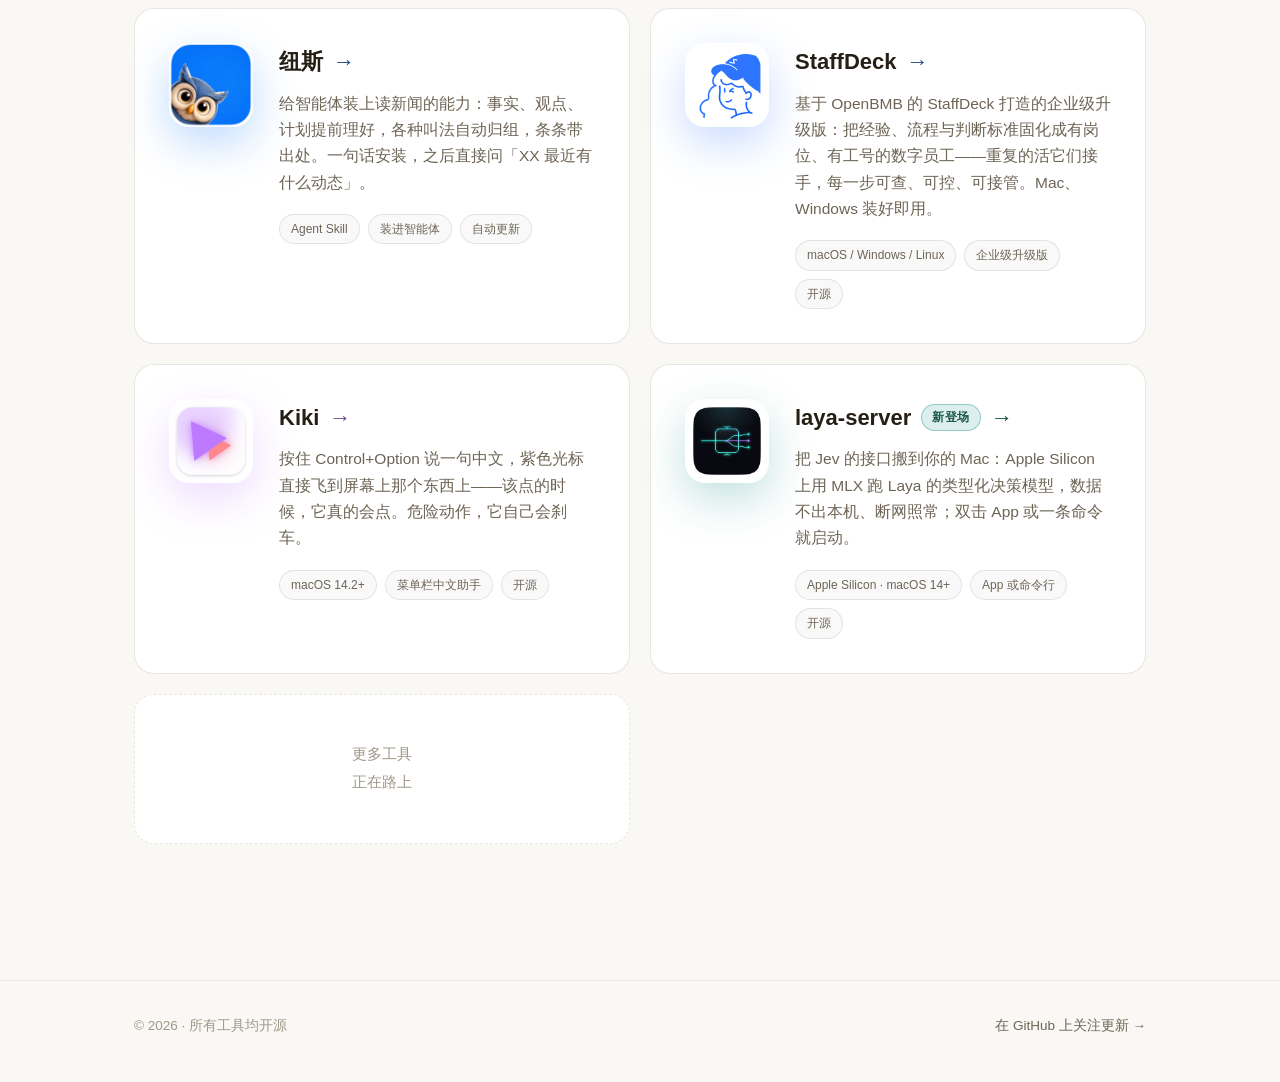
==== commit a4cfe497: "feat: 新增 laya-server 工具页（本机 Laya 推理服务·macOS App / 命令行） - 工具页：两条启动路（双击 App / 一条命令）、窗口行为表、三步上手、8 条 FAQ" ====
--- a/public/index.html
+++ b/public/index.html
@@ -86,18 +86,19 @@
       transform: rotate(0deg) translateY(calc(var(--y, 0px) - 5px)) scale(1.08);
       box-shadow: 0 20px 44px color-mix(in srgb, var(--tc) 44%, transparent);
     }
-    .hero-icons .hi:nth-child(1) { --r: -10deg; --y: 11px; }
-    .hero-icons .hi:nth-child(2) { --r: -6deg;  --y: 6px; }
-    .hero-icons .hi:nth-child(3) { --r: -3deg;  --y: 1px; }
-    .hero-icons .hi:nth-child(4) { --r: -1deg;  --y: -4px; }
-    .hero-icons .hi:nth-child(5) { --r: 1deg;   --y: -4px; }
-    .hero-icons .hi:nth-child(6) { --r: 3deg;   --y: 1px; }
-    .hero-icons .hi:nth-child(7) { --r: 6deg;   --y: 6px; }
-    .hero-icons .hi:nth-child(8) { --r: 10deg;  --y: 11px; }
-    .hero-icons .hi:nth-child(1) img, .hero-icons .hi:nth-child(8) img { animation-delay: -0.3s; }
-    .hero-icons .hi:nth-child(2) img, .hero-icons .hi:nth-child(7) img { animation-delay: -1.1s; }
-    .hero-icons .hi:nth-child(3) img, .hero-icons .hi:nth-child(6) img { animation-delay: -1.9s; }
-    .hero-icons .hi:nth-child(4) img, .hero-icons .hi:nth-child(5) img { animation-delay: -2.7s; }
+    .hero-icons .hi:nth-child(1) { --r: -10deg;  --y: 11px; }
+    .hero-icons .hi:nth-child(2) { --r: -6deg;   --y: 6px; }
+    .hero-icons .hi:nth-child(3) { --r: -3.5deg; --y: 2px; }
+    .hero-icons .hi:nth-child(4) { --r: -1.5deg; --y: -2px; }
+    .hero-icons .hi:nth-child(5) { --r: 0deg;    --y: -4px; }
+    .hero-icons .hi:nth-child(6) { --r: 1.5deg;  --y: -2px; }
+    .hero-icons .hi:nth-child(7) { --r: 3.5deg;  --y: 2px; }
+    .hero-icons .hi:nth-child(8) { --r: 6deg;    --y: 6px; }
+    .hero-icons .hi:nth-child(9) { --r: 10deg;   --y: 11px; }
+    .hero-icons .hi:nth-child(1) img, .hero-icons .hi:nth-child(9) img { animation-delay: -0.3s; }
+    .hero-icons .hi:nth-child(2) img, .hero-icons .hi:nth-child(8) img { animation-delay: -1.1s; }
+    .hero-icons .hi:nth-child(3) img, .hero-icons .hi:nth-child(7) img { animation-delay: -1.9s; }
+    .hero-icons .hi:nth-child(4) img, .hero-icons .hi:nth-child(6) img { animation-delay: -2.7s; }
     @keyframes heroFloat {
       0%, 100% { transform: translateY(-3px); }
       50%      { transform: translateY(3px); }
@@ -241,6 +242,7 @@
           <div class="hi" style="--tc: #0673f8;"><img src="./assets/img/news.png" alt=""></div>
           <div class="hi" style="--tc: #2d75fe;"><img src="./assets/img/staffdeck.png" alt=""></div>
           <div class="hi" style="--tc: #bd79ff;"><img src="./assets/img/kiki.png" alt=""></div>
+          <div class="hi" style="--tc: #0c8a83;"><img src="./assets/img/laya-server.png" alt=""></div>
         </div>
         <div class="hero-ctas">
           <a class="btn btn-primary" href="#tools">
@@ -367,13 +369,28 @@
         <a class="tool-card featured" style="--tc: #bd79ff;" href="./tools/kiki/">
           <img class="tool-icon" src="./assets/img/kiki.png" alt="Kiki">
           <div>
-            <h3>Kiki <span class="badge" data-i18n-zh="新登场" data-i18n-en="New">新登场</span> <span class="go">→</span></h3>
+            <h3>Kiki <span class="go">→</span></h3>
             <p class="desc"
                data-i18n-zh="按住 Control+Option 说一句中文，紫色光标直接飞到屏幕上那个东西上——该点的时候，它真的会点。危险动作，它自己会刹车。"
                data-i18n-en="Hold Control+Option, speak, and a purple cursor flies straight to the thing you meant — and really clicks when it's time. Dangerous moves, it refuses on its own.">按住 Control+Option 说一句中文，紫色光标直接飞到屏幕上那个东西上——该点的时候，它真的会点。危险动作，它自己会刹车。</p>
             <div class="tags">
               <span class="tag">macOS 14.2+</span>
               <span class="tag" data-i18n-zh="菜单栏中文助手" data-i18n-en="Menu bar assistant">菜单栏中文助手</span>
+              <span class="tag" data-i18n-zh="开源" data-i18n-en="Open source">开源</span>
+            </div>
+          </div>
+        </a>
+
+        <a class="tool-card featured" style="--tc: #0c8a83;" href="./tools/laya-server/">
+          <img class="tool-icon" src="./assets/img/laya-server.png" alt="laya-server">
+          <div>
+            <h3>laya-server <span class="badge" data-i18n-zh="新登场" data-i18n-en="New">新登场</span> <span class="go">→</span></h3>
+            <p class="desc"
+               data-i18n-zh="把 Jev 的接口搬到你的 Mac：Apple Silicon 上用 MLX 跑 Laya 的类型化决策模型，数据不出本机、断网照常；双击 App 或一条命令就启动。"
+               data-i18n-en="The Jev API, on your Mac: the Laya typed-decision model running on Apple silicon via MLX — nothing leaves the machine, offline included. Double-click an app or run one command to start.">把 Jev 的接口搬到你的 Mac：Apple Silicon 上用 MLX 跑 Laya 的类型化决策模型，数据不出本机、断网照常；双击 App 或一条命令就启动。</p>
+            <div class="tags">
+              <span class="tag">Apple Silicon · macOS 14+</span>
+              <span class="tag" data-i18n-zh="App 或命令行" data-i18n-en="App or CLI">App 或命令行</span>
               <span class="tag" data-i18n-zh="开源" data-i18n-en="Open source">开源</span>
             </div>
           </div>
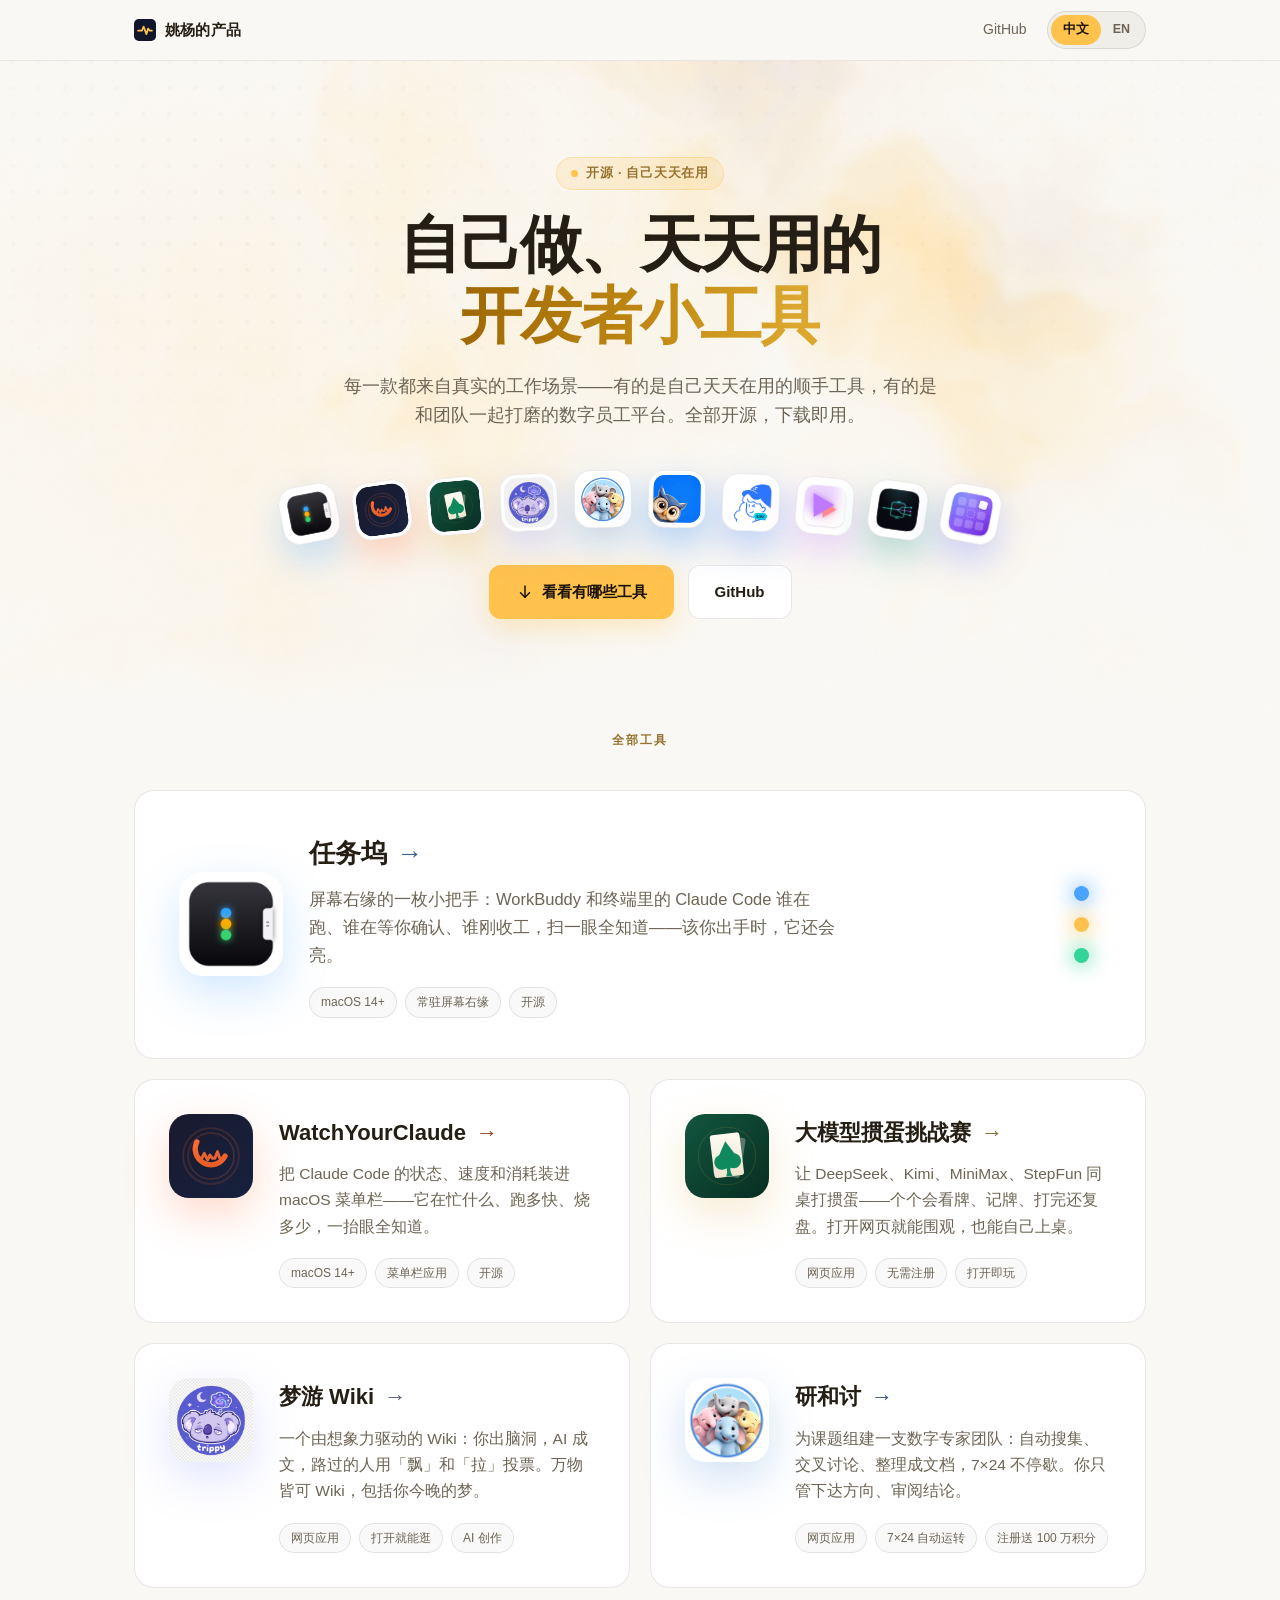
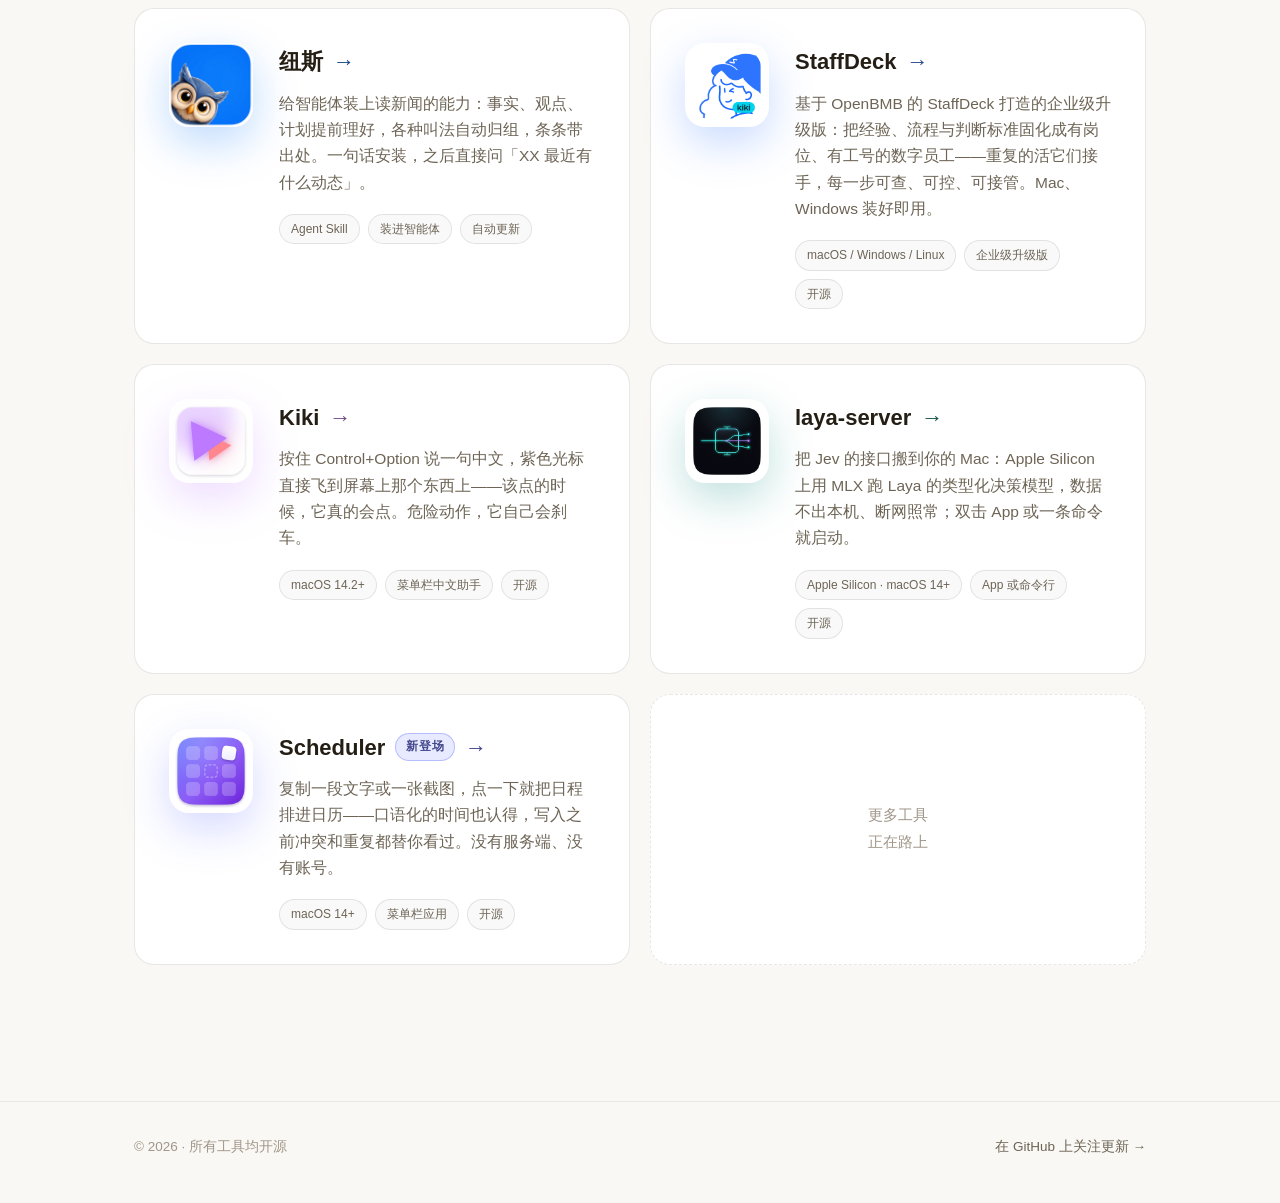
==== commit 6ec617f2: "feat: 新增 Scheduler 工具页（菜单栏 macOS 日程助手：复制一下，一键进日历）" ====
--- a/public/index.html
+++ b/public/index.html
@@ -86,19 +86,21 @@
       transform: rotate(0deg) translateY(calc(var(--y, 0px) - 5px)) scale(1.08);
       box-shadow: 0 20px 44px color-mix(in srgb, var(--tc) 44%, transparent);
     }
-    .hero-icons .hi:nth-child(1) { --r: -10deg;  --y: 11px; }
-    .hero-icons .hi:nth-child(2) { --r: -6deg;   --y: 6px; }
-    .hero-icons .hi:nth-child(3) { --r: -3.5deg; --y: 2px; }
-    .hero-icons .hi:nth-child(4) { --r: -1.5deg; --y: -2px; }
-    .hero-icons .hi:nth-child(5) { --r: 0deg;    --y: -4px; }
-    .hero-icons .hi:nth-child(6) { --r: 1.5deg;  --y: -2px; }
-    .hero-icons .hi:nth-child(7) { --r: 3.5deg;  --y: 2px; }
-    .hero-icons .hi:nth-child(8) { --r: 6deg;    --y: 6px; }
-    .hero-icons .hi:nth-child(9) { --r: 10deg;   --y: 11px; }
-    .hero-icons .hi:nth-child(1) img, .hero-icons .hi:nth-child(9) img { animation-delay: -0.3s; }
-    .hero-icons .hi:nth-child(2) img, .hero-icons .hi:nth-child(8) img { animation-delay: -1.1s; }
-    .hero-icons .hi:nth-child(3) img, .hero-icons .hi:nth-child(7) img { animation-delay: -1.9s; }
-    .hero-icons .hi:nth-child(4) img, .hero-icons .hi:nth-child(6) img { animation-delay: -2.7s; }
+    .hero-icons .hi:nth-child(1)  { --r: -11deg;  --y: 12px; }
+    .hero-icons .hi:nth-child(2)  { --r: -8deg;   --y: 8px; }
+    .hero-icons .hi:nth-child(3)  { --r: -5deg;   --y: 4px; }
+    .hero-icons .hi:nth-child(4)  { --r: -2.5deg; --y: 0.5px; }
+    .hero-icons .hi:nth-child(5)  { --r: -0.8deg; --y: -3px; }
+    .hero-icons .hi:nth-child(6)  { --r: 0.8deg;  --y: -3px; }
+    .hero-icons .hi:nth-child(7)  { --r: 2.5deg;  --y: 0.5px; }
+    .hero-icons .hi:nth-child(8)  { --r: 5deg;    --y: 4px; }
+    .hero-icons .hi:nth-child(9)  { --r: 8deg;    --y: 8px; }
+    .hero-icons .hi:nth-child(10) { --r: 11deg;   --y: 12px; }
+    .hero-icons .hi:nth-child(1) img,  .hero-icons .hi:nth-child(10) img { animation-delay: -0.3s; }
+    .hero-icons .hi:nth-child(2) img,  .hero-icons .hi:nth-child(9) img  { animation-delay: -1.1s; }
+    .hero-icons .hi:nth-child(3) img,  .hero-icons .hi:nth-child(8) img  { animation-delay: -1.9s; }
+    .hero-icons .hi:nth-child(4) img,  .hero-icons .hi:nth-child(7) img  { animation-delay: -2.7s; }
+    .hero-icons .hi:nth-child(5) img,  .hero-icons .hi:nth-child(6) img  { animation-delay: -3.4s; }
     @keyframes heroFloat {
       0%, 100% { transform: translateY(-3px); }
       50%      { transform: translateY(3px); }
@@ -243,6 +245,7 @@
           <div class="hi" style="--tc: #2d75fe;"><img src="./assets/img/staffdeck.png" alt=""></div>
           <div class="hi" style="--tc: #bd79ff;"><img src="./assets/img/kiki.png" alt=""></div>
           <div class="hi" style="--tc: #0c8a83;"><img src="./assets/img/laya-server.png" alt=""></div>
+          <div class="hi" style="--tc: #5b6cff;"><img src="./assets/img/scheduler.png" alt=""></div>
         </div>
         <div class="hero-ctas">
           <a class="btn btn-primary" href="#tools">
@@ -384,13 +387,28 @@
         <a class="tool-card featured" style="--tc: #0c8a83;" href="./tools/laya-server/">
           <img class="tool-icon" src="./assets/img/laya-server.png" alt="laya-server">
           <div>
-            <h3>laya-server <span class="badge" data-i18n-zh="新登场" data-i18n-en="New">新登场</span> <span class="go">→</span></h3>
+            <h3>laya-server <span class="go">→</span></h3>
             <p class="desc"
                data-i18n-zh="把 Jev 的接口搬到你的 Mac：Apple Silicon 上用 MLX 跑 Laya 的类型化决策模型，数据不出本机、断网照常；双击 App 或一条命令就启动。"
                data-i18n-en="The Jev API, on your Mac: the Laya typed-decision model running on Apple silicon via MLX — nothing leaves the machine, offline included. Double-click an app or run one command to start.">把 Jev 的接口搬到你的 Mac：Apple Silicon 上用 MLX 跑 Laya 的类型化决策模型，数据不出本机、断网照常；双击 App 或一条命令就启动。</p>
             <div class="tags">
               <span class="tag">Apple Silicon · macOS 14+</span>
               <span class="tag" data-i18n-zh="App 或命令行" data-i18n-en="App or CLI">App 或命令行</span>
+              <span class="tag" data-i18n-zh="开源" data-i18n-en="Open source">开源</span>
+            </div>
+          </div>
+        </a>
+
+        <a class="tool-card featured" style="--tc: #5b6cff;" href="./tools/scheduler/">
+          <img class="tool-icon" src="./assets/img/scheduler.png" alt="Scheduler">
+          <div>
+            <h3>Scheduler <span class="badge" data-i18n-zh="新登场" data-i18n-en="New">新登场</span> <span class="go">→</span></h3>
+            <p class="desc"
+               data-i18n-zh="复制一段文字或一张截图，点一下就把日程排进日历——口语化的时间也认得，写入之前冲突和重复都替你看过。没有服务端、没有账号。"
+               data-i18n-en="Copy a bit of text or a screenshot, and one click puts it on your calendar — spoken-style times included, with conflicts and duplicates checked before anything is written. No server, no account.">复制一段文字或一张截图，点一下就把日程排进日历——口语化的时间也认得，写入之前冲突和重复都替你看过。没有服务端、没有账号。</p>
+            <div class="tags">
+              <span class="tag">macOS 14+</span>
+              <span class="tag" data-i18n-zh="菜单栏应用" data-i18n-en="Menu bar app">菜单栏应用</span>
               <span class="tag" data-i18n-zh="开源" data-i18n-en="Open source">开源</span>
             </div>
           </div>
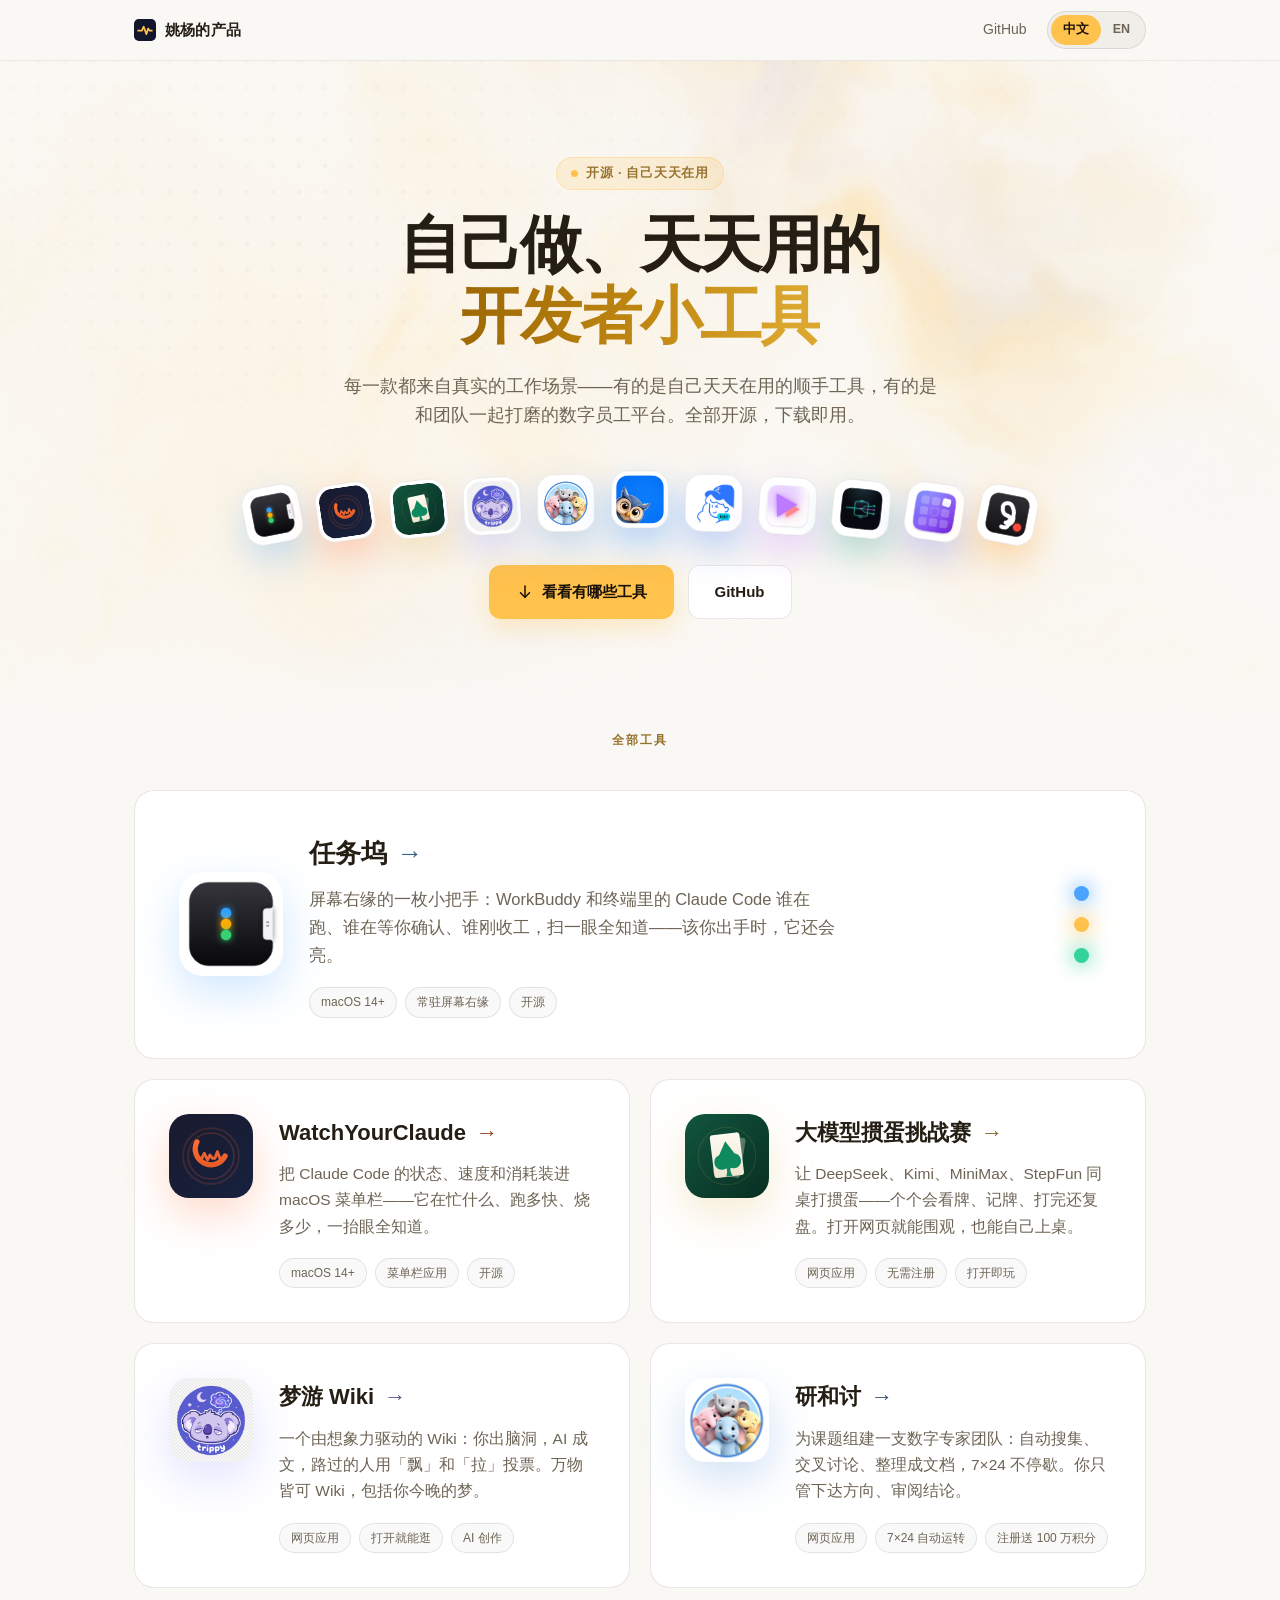
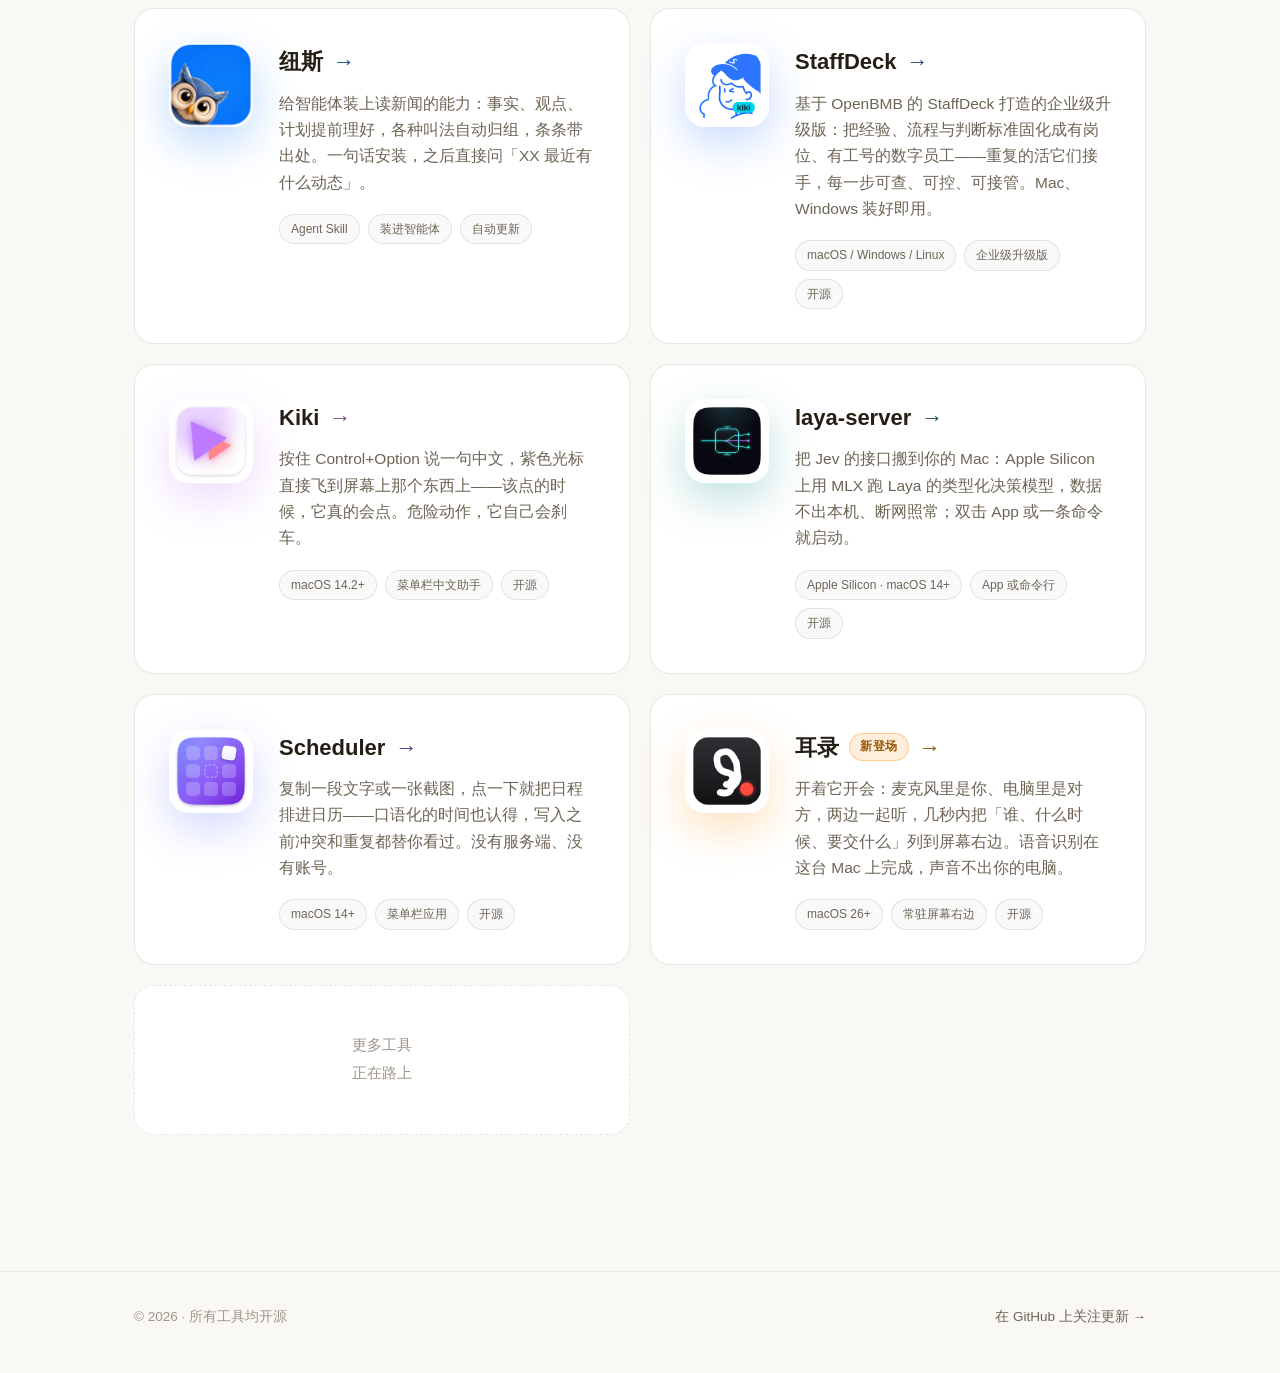
==== commit 9e3298f6: "feat: 新增 耳录 EarShot 工具页（常驻屏幕右边的 macOS 会议待办助手） - 新页面 public/tools/earshot/：hero 真机面板 + 落定通知、痛点、六项能力、 " ====
--- a/public/index.html
+++ b/public/index.html
@@ -86,21 +86,23 @@
       transform: rotate(0deg) translateY(calc(var(--y, 0px) - 5px)) scale(1.08);
       box-shadow: 0 20px 44px color-mix(in srgb, var(--tc) 44%, transparent);
     }
-    .hero-icons .hi:nth-child(1)  { --r: -11deg;  --y: 12px; }
-    .hero-icons .hi:nth-child(2)  { --r: -8deg;   --y: 8px; }
-    .hero-icons .hi:nth-child(3)  { --r: -5deg;   --y: 4px; }
-    .hero-icons .hi:nth-child(4)  { --r: -2.5deg; --y: 0.5px; }
-    .hero-icons .hi:nth-child(5)  { --r: -0.8deg; --y: -3px; }
-    .hero-icons .hi:nth-child(6)  { --r: 0.8deg;  --y: -3px; }
-    .hero-icons .hi:nth-child(7)  { --r: 2.5deg;  --y: 0.5px; }
-    .hero-icons .hi:nth-child(8)  { --r: 5deg;    --y: 4px; }
-    .hero-icons .hi:nth-child(9)  { --r: 8deg;    --y: 8px; }
-    .hero-icons .hi:nth-child(10) { --r: 11deg;   --y: 12px; }
-    .hero-icons .hi:nth-child(1) img,  .hero-icons .hi:nth-child(10) img { animation-delay: -0.3s; }
-    .hero-icons .hi:nth-child(2) img,  .hero-icons .hi:nth-child(9) img  { animation-delay: -1.1s; }
-    .hero-icons .hi:nth-child(3) img,  .hero-icons .hi:nth-child(8) img  { animation-delay: -1.9s; }
-    .hero-icons .hi:nth-child(4) img,  .hero-icons .hi:nth-child(7) img  { animation-delay: -2.7s; }
-    .hero-icons .hi:nth-child(5) img,  .hero-icons .hi:nth-child(6) img  { animation-delay: -3.4s; }
+    .hero-icons .hi:nth-child(1)  { --r: -11deg;  --y: 13px; }
+    .hero-icons .hi:nth-child(2)  { --r: -8.5deg; --y: 10px; }
+    .hero-icons .hi:nth-child(3)  { --r: -6deg;   --y: 7px; }
+    .hero-icons .hi:nth-child(4)  { --r: -3.5deg; --y: 4px; }
+    .hero-icons .hi:nth-child(5)  { --r: -1.2deg; --y: 1px; }
+    .hero-icons .hi:nth-child(6)  { --r: 0deg;    --y: -2.5px; }
+    .hero-icons .hi:nth-child(7)  { --r: 1.2deg;  --y: 1px; }
+    .hero-icons .hi:nth-child(8)  { --r: 3.5deg;  --y: 4px; }
+    .hero-icons .hi:nth-child(9)  { --r: 6deg;    --y: 7px; }
+    .hero-icons .hi:nth-child(10) { --r: 8.5deg;  --y: 10px; }
+    .hero-icons .hi:nth-child(11) { --r: 11deg;   --y: 13px; }
+    .hero-icons .hi:nth-child(1) img,  .hero-icons .hi:nth-child(11) img { animation-delay: -0.3s; }
+    .hero-icons .hi:nth-child(2) img,  .hero-icons .hi:nth-child(10) img { animation-delay: -1.1s; }
+    .hero-icons .hi:nth-child(3) img,  .hero-icons .hi:nth-child(9) img  { animation-delay: -1.9s; }
+    .hero-icons .hi:nth-child(4) img,  .hero-icons .hi:nth-child(8) img  { animation-delay: -2.7s; }
+    .hero-icons .hi:nth-child(5) img,  .hero-icons .hi:nth-child(7) img  { animation-delay: -3.4s; }
+    .hero-icons .hi:nth-child(6) img { animation-delay: -4.2s; }
     @keyframes heroFloat {
       0%, 100% { transform: translateY(-3px); }
       50%      { transform: translateY(3px); }
@@ -246,6 +248,7 @@
           <div class="hi" style="--tc: #bd79ff;"><img src="./assets/img/kiki.png" alt=""></div>
           <div class="hi" style="--tc: #0c8a83;"><img src="./assets/img/laya-server.png" alt=""></div>
           <div class="hi" style="--tc: #5b6cff;"><img src="./assets/img/scheduler.png" alt=""></div>
+          <div class="hi" style="--tc: #ff8a00;"><img src="./assets/img/earshot.png" alt=""></div>
         </div>
         <div class="hero-ctas">
           <a class="btn btn-primary" href="#tools">
@@ -402,13 +405,28 @@
         <a class="tool-card featured" style="--tc: #5b6cff;" href="./tools/scheduler/">
           <img class="tool-icon" src="./assets/img/scheduler.png" alt="Scheduler">
           <div>
-            <h3>Scheduler <span class="badge" data-i18n-zh="新登场" data-i18n-en="New">新登场</span> <span class="go">→</span></h3>
+            <h3>Scheduler <span class="go">→</span></h3>
             <p class="desc"
                data-i18n-zh="复制一段文字或一张截图，点一下就把日程排进日历——口语化的时间也认得，写入之前冲突和重复都替你看过。没有服务端、没有账号。"
                data-i18n-en="Copy a bit of text or a screenshot, and one click puts it on your calendar — spoken-style times included, with conflicts and duplicates checked before anything is written. No server, no account.">复制一段文字或一张截图，点一下就把日程排进日历——口语化的时间也认得，写入之前冲突和重复都替你看过。没有服务端、没有账号。</p>
             <div class="tags">
               <span class="tag">macOS 14+</span>
               <span class="tag" data-i18n-zh="菜单栏应用" data-i18n-en="Menu bar app">菜单栏应用</span>
+              <span class="tag" data-i18n-zh="开源" data-i18n-en="Open source">开源</span>
+            </div>
+          </div>
+        </a>
+
+        <a class="tool-card featured" style="--tc: #ff8a00;" href="./tools/earshot/">
+          <img class="tool-icon" src="./assets/img/earshot.png" alt="耳录 EarShot">
+          <div>
+            <h3><span data-i18n-zh="耳录" data-i18n-en="EarShot">耳录</span> <span class="badge" data-i18n-zh="新登场" data-i18n-en="New">新登场</span> <span class="go">→</span></h3>
+            <p class="desc"
+               data-i18n-zh="开着它开会：麦克风里是你、电脑里是对方，两边一起听，几秒内把「谁、什么时候、要交什么」列到屏幕右边。语音识别在这台 Mac 上完成，声音不出你的电脑。"
+               data-i18n-en="Turn it on when the meeting starts: it hears both sides — you on the mic, them in your computer's audio — and lines up who owes what, by when, on the edge of your screen. Speech recognition runs on your Mac; your voice never leaves it.">开着它开会：麦克风里是你、电脑里是对方，两边一起听，几秒内把「谁、什么时候、要交什么」列到屏幕右边。语音识别在这台 Mac 上完成，声音不出你的电脑。</p>
+            <div class="tags">
+              <span class="tag">macOS 26+</span>
+              <span class="tag" data-i18n-zh="常驻屏幕右边" data-i18n-en="Lives on your screen edge">常驻屏幕右边</span>
               <span class="tag" data-i18n-zh="开源" data-i18n-en="Open source">开源</span>
             </div>
           </div>
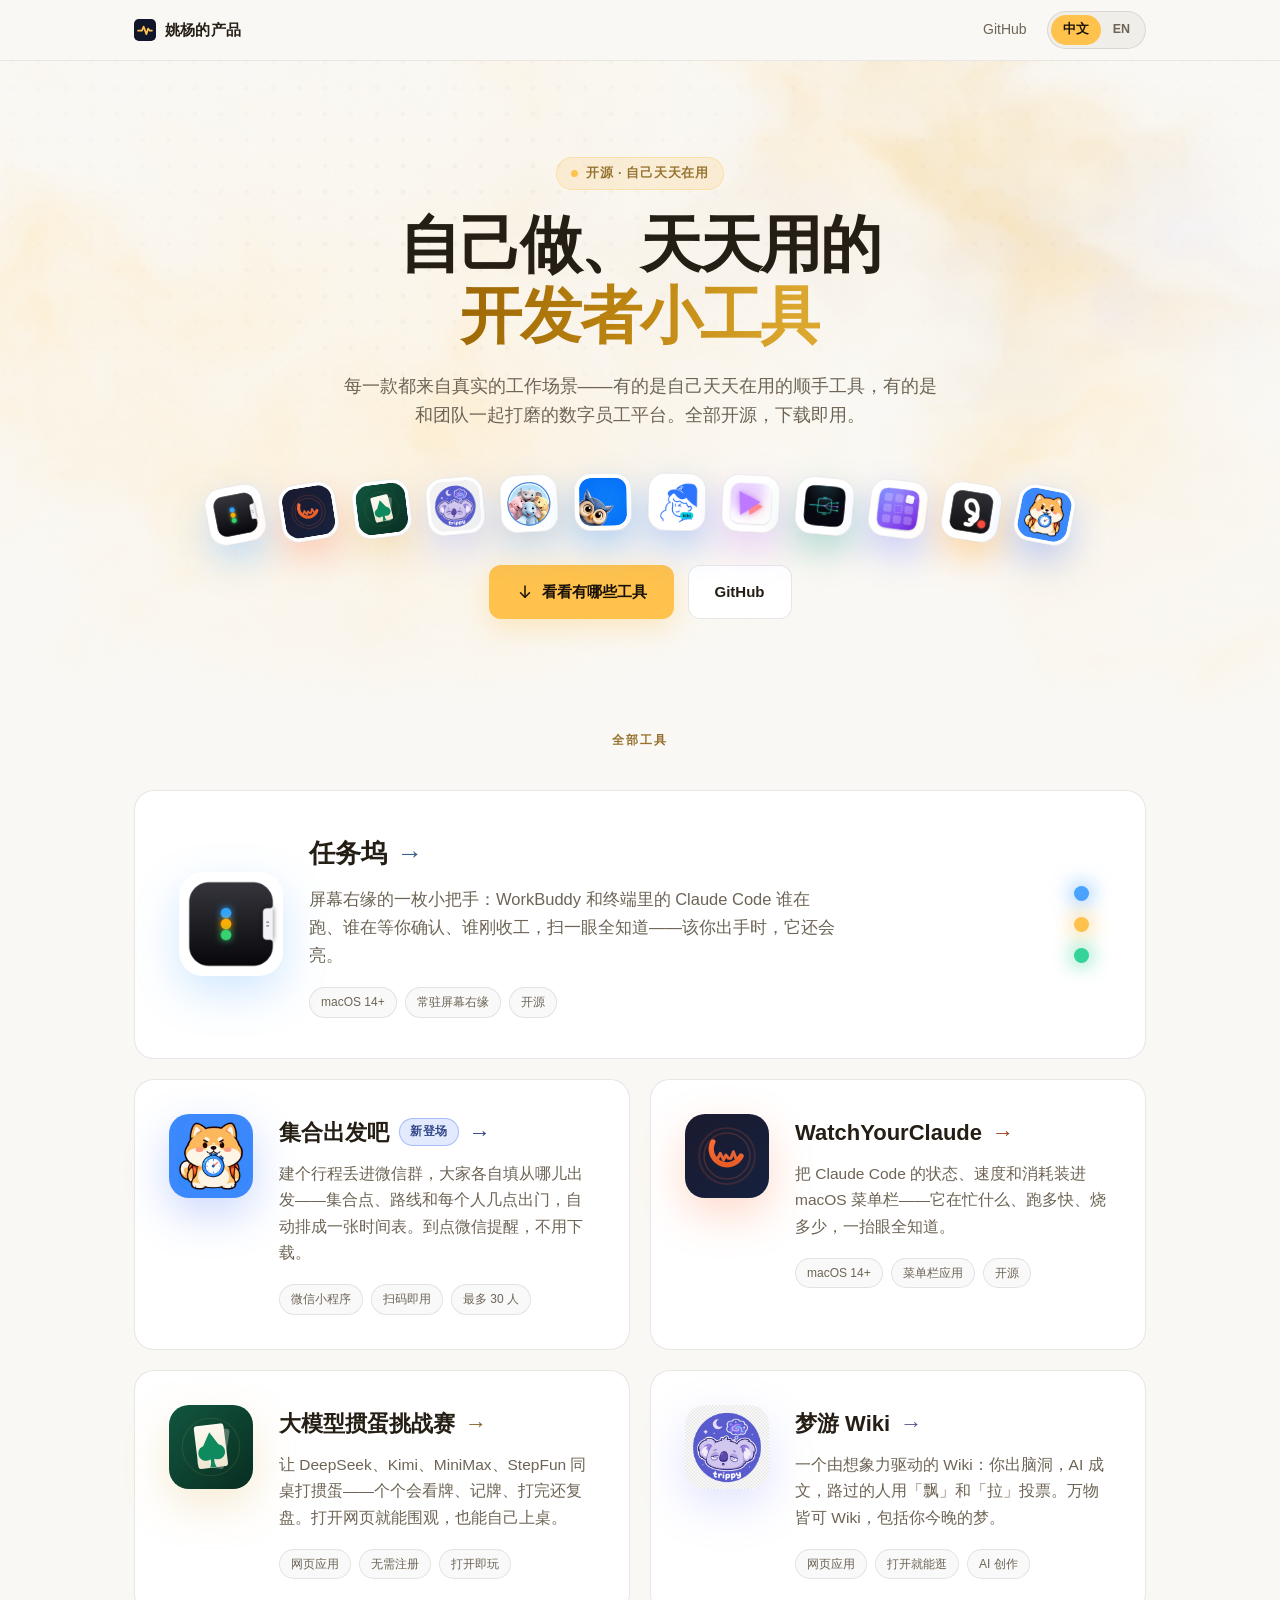
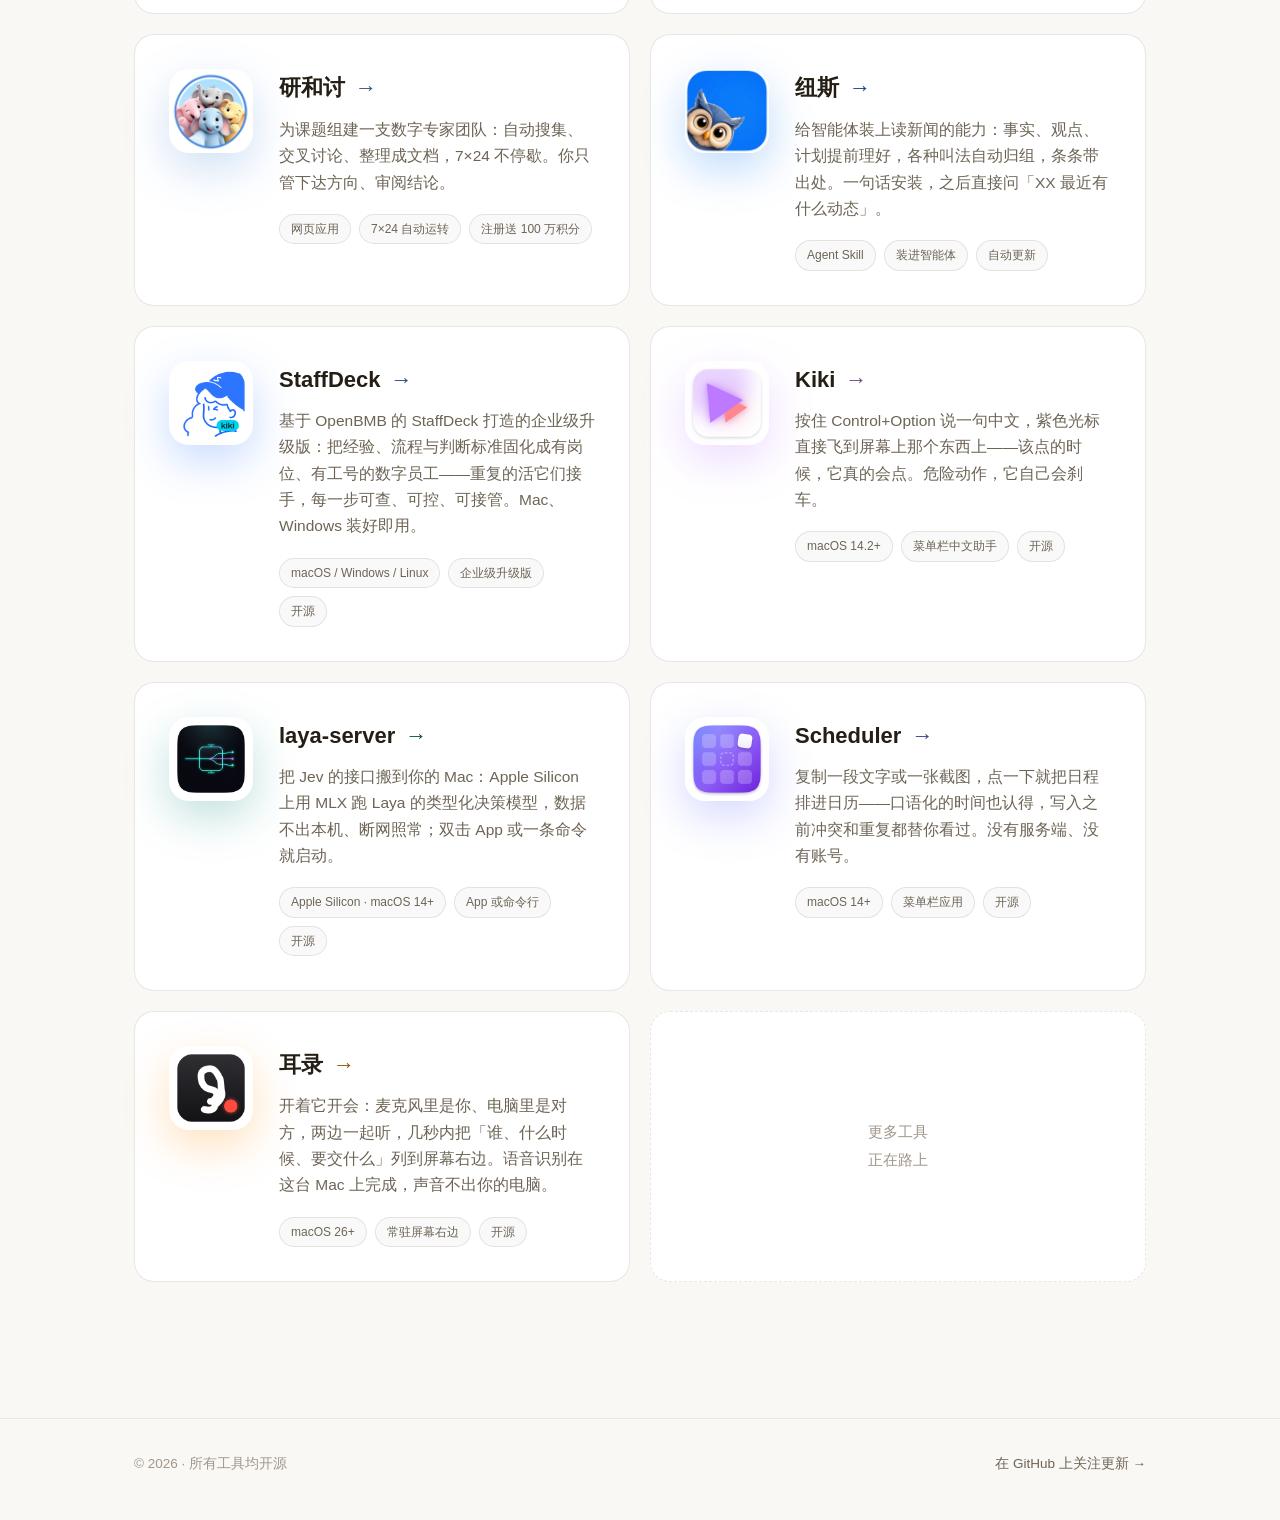
==== commit e35cdc63: "feat: 新增 集合出发吧 介绍页（微信小程序扫码即用）" ====
--- a/public/index.html
+++ b/public/index.html
@@ -86,23 +86,24 @@
       transform: rotate(0deg) translateY(calc(var(--y, 0px) - 5px)) scale(1.08);
       box-shadow: 0 20px 44px color-mix(in srgb, var(--tc) 44%, transparent);
     }
-    .hero-icons .hi:nth-child(1)  { --r: -11deg;  --y: 13px; }
-    .hero-icons .hi:nth-child(2)  { --r: -8.5deg; --y: 10px; }
-    .hero-icons .hi:nth-child(3)  { --r: -6deg;   --y: 7px; }
-    .hero-icons .hi:nth-child(4)  { --r: -3.5deg; --y: 4px; }
-    .hero-icons .hi:nth-child(5)  { --r: -1.2deg; --y: 1px; }
-    .hero-icons .hi:nth-child(6)  { --r: 0deg;    --y: -2.5px; }
-    .hero-icons .hi:nth-child(7)  { --r: 1.2deg;  --y: 1px; }
-    .hero-icons .hi:nth-child(8)  { --r: 3.5deg;  --y: 4px; }
-    .hero-icons .hi:nth-child(9)  { --r: 6deg;    --y: 7px; }
-    .hero-icons .hi:nth-child(10) { --r: 8.5deg;  --y: 10px; }
-    .hero-icons .hi:nth-child(11) { --r: 11deg;   --y: 13px; }
-    .hero-icons .hi:nth-child(1) img,  .hero-icons .hi:nth-child(11) img { animation-delay: -0.3s; }
-    .hero-icons .hi:nth-child(2) img,  .hero-icons .hi:nth-child(10) img { animation-delay: -1.1s; }
-    .hero-icons .hi:nth-child(3) img,  .hero-icons .hi:nth-child(9) img  { animation-delay: -1.9s; }
-    .hero-icons .hi:nth-child(4) img,  .hero-icons .hi:nth-child(8) img  { animation-delay: -2.7s; }
-    .hero-icons .hi:nth-child(5) img,  .hero-icons .hi:nth-child(7) img  { animation-delay: -3.4s; }
-    .hero-icons .hi:nth-child(6) img { animation-delay: -4.2s; }
+    .hero-icons .hi:nth-child(1)  { --r: -11deg; --y: 13px; }
+    .hero-icons .hi:nth-child(2)  { --r: -9deg;  --y: 10px; }
+    .hero-icons .hi:nth-child(3)  { --r: -7deg;  --y: 7px; }
+    .hero-icons .hi:nth-child(4)  { --r: -5deg;  --y: 4px; }
+    .hero-icons .hi:nth-child(5)  { --r: -3deg;  --y: 1.5px; }
+    .hero-icons .hi:nth-child(6)  { --r: -1deg;  --y: 0px; }
+    .hero-icons .hi:nth-child(7)  { --r: 1deg;   --y: 0px; }
+    .hero-icons .hi:nth-child(8)  { --r: 3deg;   --y: 1.5px; }
+    .hero-icons .hi:nth-child(9)  { --r: 5deg;   --y: 4px; }
+    .hero-icons .hi:nth-child(10) { --r: 7deg;   --y: 7px; }
+    .hero-icons .hi:nth-child(11) { --r: 9deg;   --y: 10px; }
+    .hero-icons .hi:nth-child(12) { --r: 11deg;  --y: 13px; }
+    .hero-icons .hi:nth-child(1) img,  .hero-icons .hi:nth-child(12) img { animation-delay: -0.3s; }
+    .hero-icons .hi:nth-child(2) img,  .hero-icons .hi:nth-child(11) img { animation-delay: -1.1s; }
+    .hero-icons .hi:nth-child(3) img,  .hero-icons .hi:nth-child(10) img { animation-delay: -1.9s; }
+    .hero-icons .hi:nth-child(4) img,  .hero-icons .hi:nth-child(9) img  { animation-delay: -2.7s; }
+    .hero-icons .hi:nth-child(5) img,  .hero-icons .hi:nth-child(8) img  { animation-delay: -3.4s; }
+    .hero-icons .hi:nth-child(6) img,  .hero-icons .hi:nth-child(7) img  { animation-delay: -4.2s; }
     @keyframes heroFloat {
       0%, 100% { transform: translateY(-3px); }
       50%      { transform: translateY(3px); }
@@ -249,6 +250,7 @@
           <div class="hi" style="--tc: #0c8a83;"><img src="./assets/img/laya-server.png" alt=""></div>
           <div class="hi" style="--tc: #5b6cff;"><img src="./assets/img/scheduler.png" alt=""></div>
           <div class="hi" style="--tc: #ff8a00;"><img src="./assets/img/earshot.png" alt=""></div>
+          <div class="hi" style="--tc: #3B6EF6;"><img src="./assets/img/crewup.png" alt=""></div>
         </div>
         <div class="hero-ctas">
           <a class="btn btn-primary" href="#tools">
@@ -282,6 +284,21 @@
           <div class="lead-dots" aria-hidden="true"><i></i><i></i><i></i></div>
         </a>
 
+        <a class="tool-card featured" style="--tc: #3B6EF6;" href="./tools/crewup/">
+          <img class="tool-icon" src="./assets/img/crewup.png" alt="集合出发吧">
+          <div>
+            <h3><span data-i18n-zh="集合出发吧" data-i18n-en="CrewUp">集合出发吧</span> <span class="badge" data-i18n-zh="新登场" data-i18n-en="New">新登场</span> <span class="go">→</span></h3>
+            <p class="desc"
+               data-i18n-zh="建个行程丢进微信群，大家各自填从哪儿出发——集合点、路线和每个人几点出门，自动排成一张时间表。到点微信提醒，不用下载。"
+               data-i18n-en="Start a trip and drop the card in your WeChat group; everyone adds where they're starting from. The meeting point, route, and each person's departure time come back as one timetable — with a WeChat reminder when it's time. No download.">建个行程丢进微信群，大家各自填从哪儿出发——集合点、路线和每个人几点出门，自动排成一张时间表。到点微信提醒，不用下载。</p>
+            <div class="tags">
+              <span class="tag" data-i18n-zh="微信小程序" data-i18n-en="WeChat mini program">微信小程序</span>
+              <span class="tag" data-i18n-zh="扫码即用" data-i18n-en="Scan to use">扫码即用</span>
+              <span class="tag" data-i18n-zh="最多 30 人" data-i18n-en="Up to 30 people">最多 30 人</span>
+            </div>
+          </div>
+        </a>
+
         <a class="tool-card featured" style="--tc: #ff6b35;" href="./tools/watch-your-claude/">
           <img class="tool-icon" src="./assets/img/watch-your-claude.svg" alt="WatchYourClaude">
           <div>
@@ -420,7 +437,7 @@
         <a class="tool-card featured" style="--tc: #ff8a00;" href="./tools/earshot/">
           <img class="tool-icon" src="./assets/img/earshot.png" alt="耳录 EarShot">
           <div>
-            <h3><span data-i18n-zh="耳录" data-i18n-en="EarShot">耳录</span> <span class="badge" data-i18n-zh="新登场" data-i18n-en="New">新登场</span> <span class="go">→</span></h3>
+            <h3><span data-i18n-zh="耳录" data-i18n-en="EarShot">耳录</span> <span class="go">→</span></h3>
             <p class="desc"
                data-i18n-zh="开着它开会：麦克风里是你、电脑里是对方，两边一起听，几秒内把「谁、什么时候、要交什么」列到屏幕右边。语音识别在这台 Mac 上完成，声音不出你的电脑。"
                data-i18n-en="Turn it on when the meeting starts: it hears both sides — you on the mic, them in your computer's audio — and lines up who owes what, by when, on the edge of your screen. Speech recognition runs on your Mac; your voice never leaves it.">开着它开会：麦克风里是你、电脑里是对方，两边一起听，几秒内把「谁、什么时候、要交什么」列到屏幕右边。语音识别在这台 Mac 上完成，声音不出你的电脑。</p>
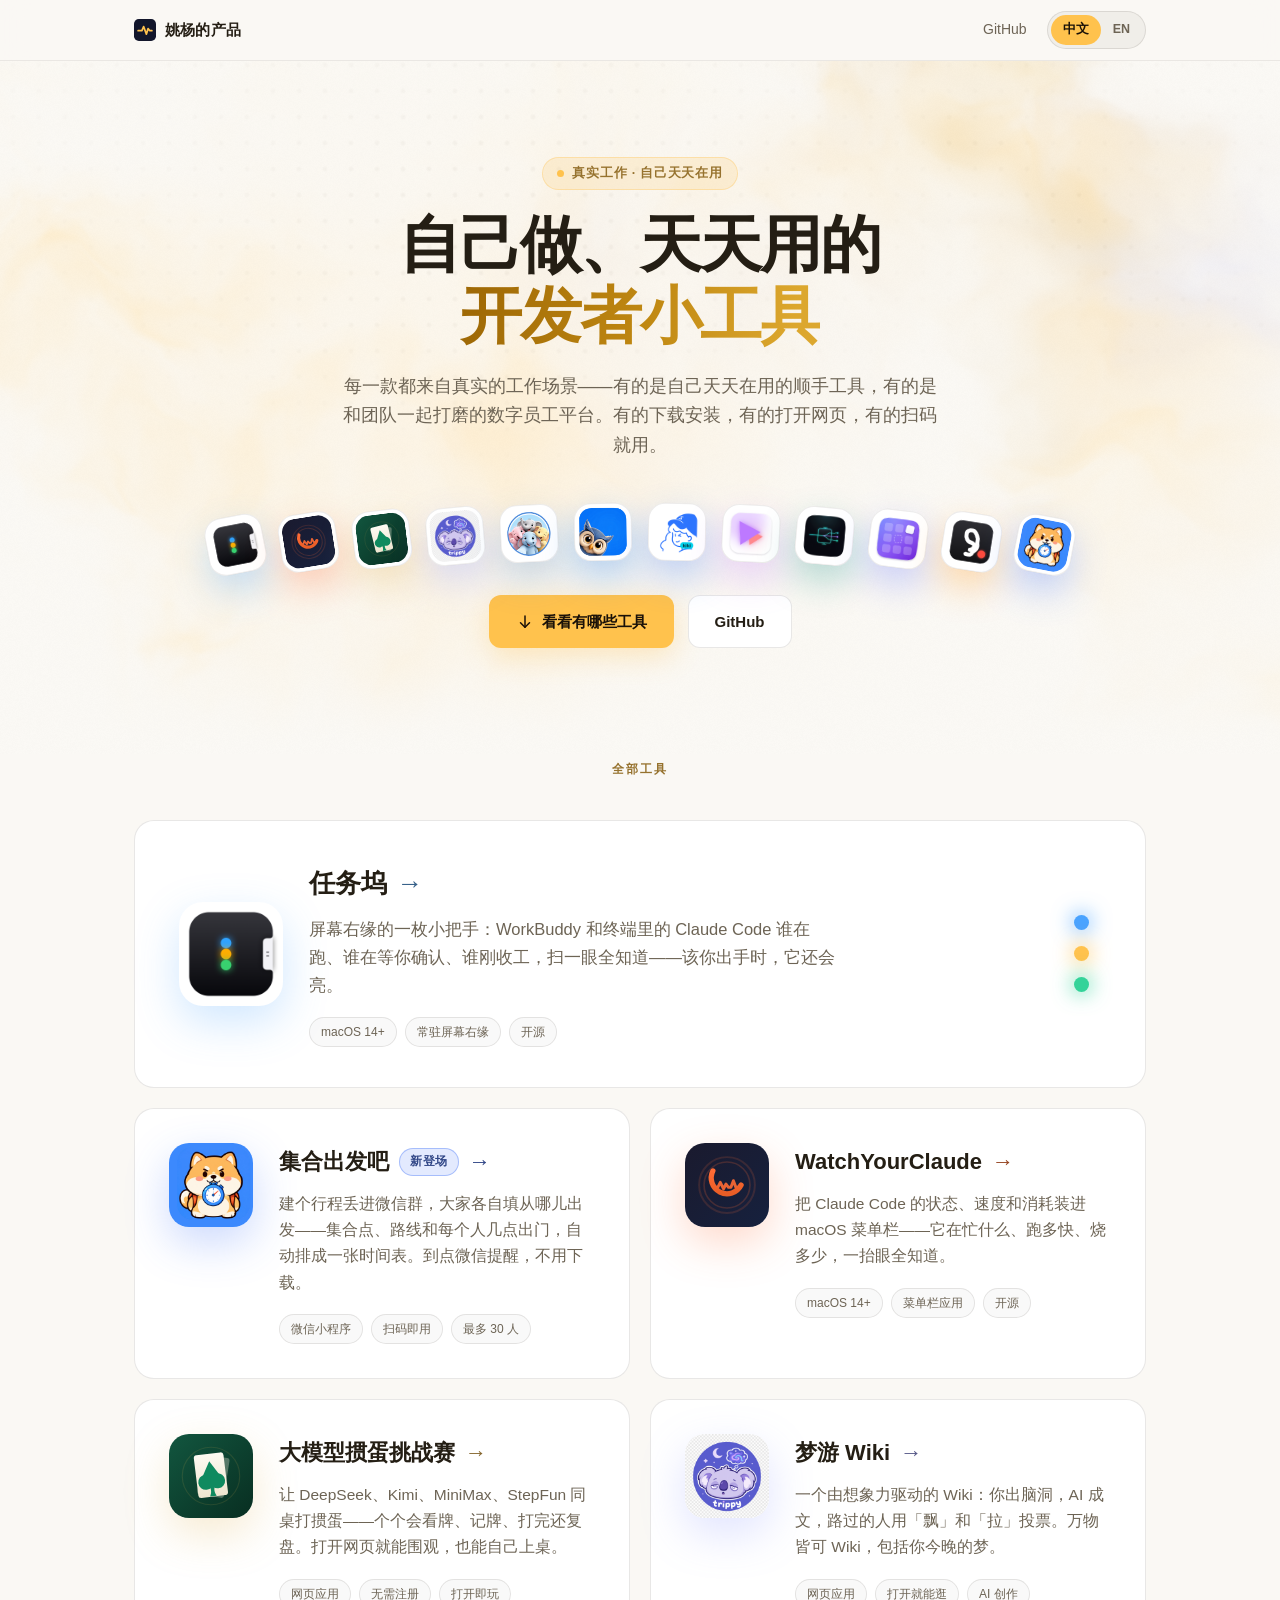
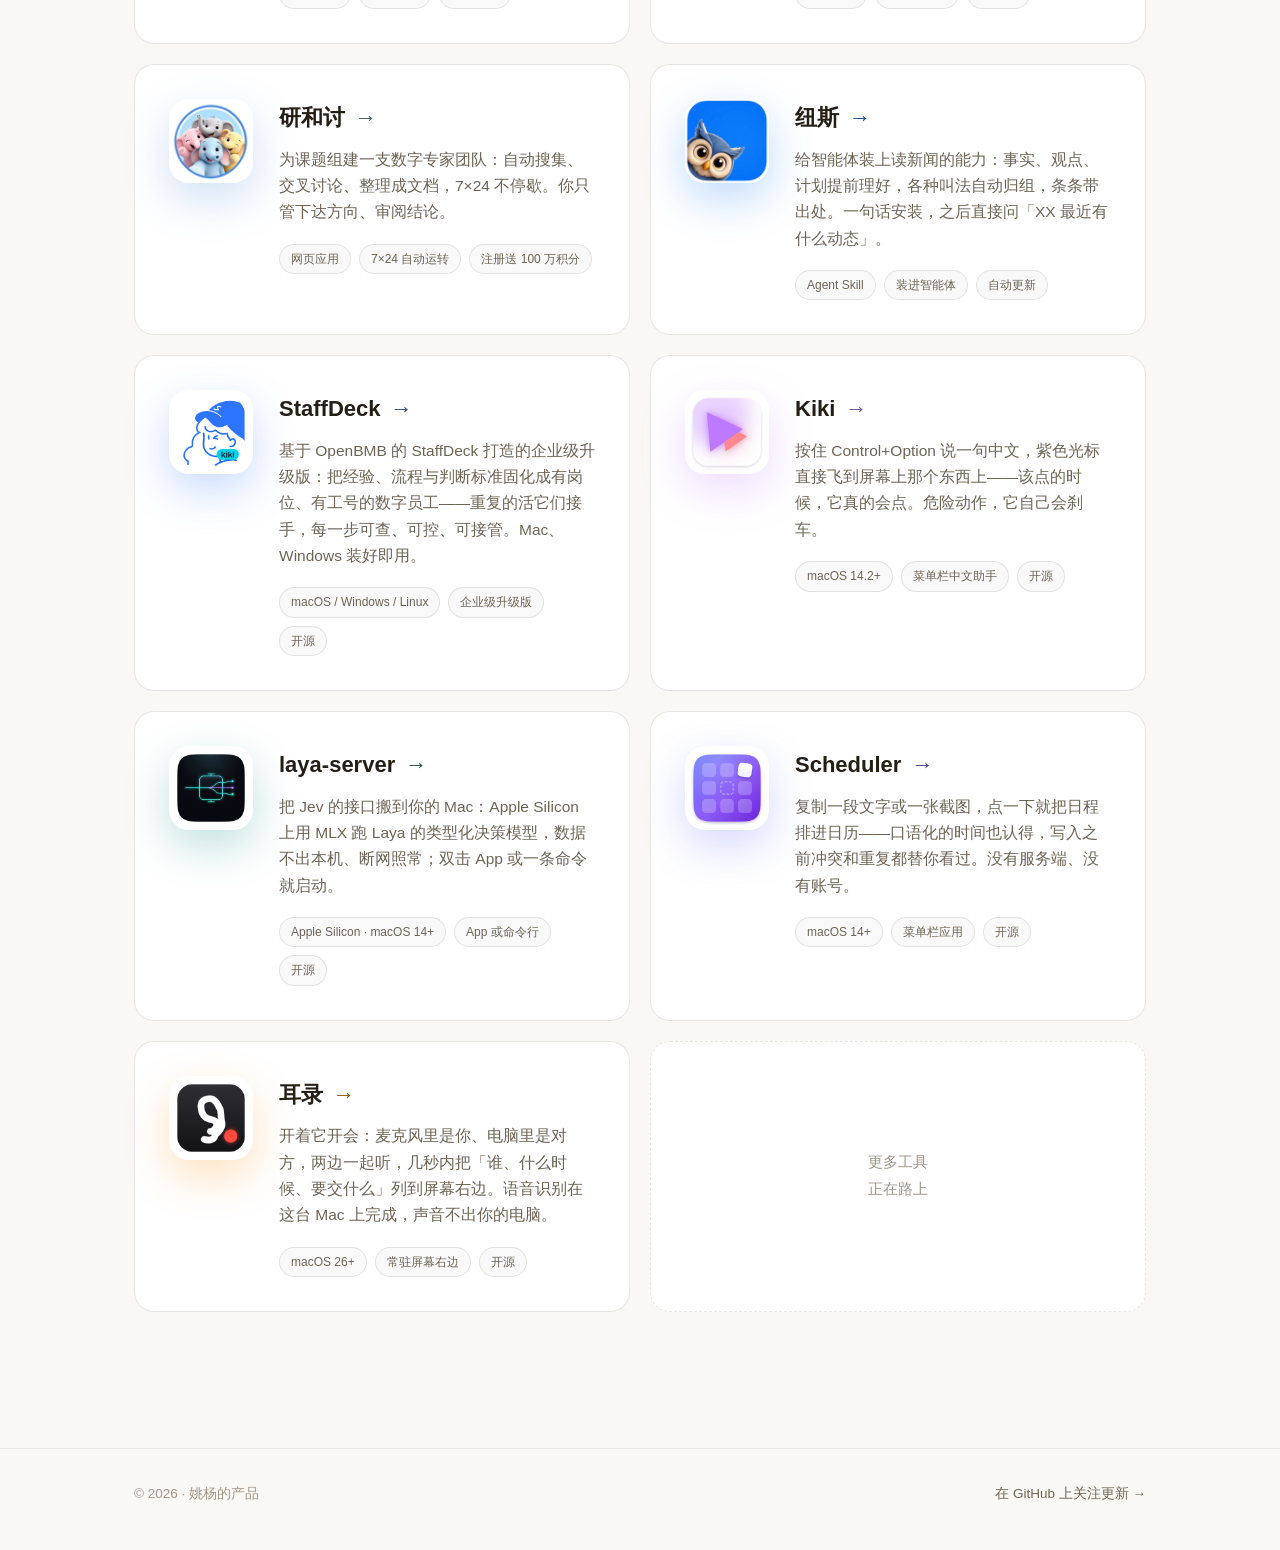
==== commit 14e1dbd7: "fix: 首页去掉「全部开源」的说法，按下载 / 网页 / 扫码区分" ====
--- a/public/index.html
+++ b/public/index.html
@@ -3,8 +3,8 @@
 <head>
   <meta charset="UTF-8">
   <meta name="viewport" content="width=device-width, initial-scale=1.0">
-  <title data-i18n-zh="开源的开发者小工具" data-i18n-en="Open-source developer tools">开源的开发者小工具</title>
-  <meta name="description" data-i18n-zh="来自真实工作场景的工具：自己天天在用的开发者小工具，和与团队一起打磨的数字员工平台。全部开源，下载即用。" data-i18n-en="Tools from real work — daily-driver developer utilities and a digital-employee platform built with my team. All open source, ready to run.">
+  <title data-i18n-zh="自己做、天天用的开发者小工具" data-i18n-en="Indie developer tools, built &amp; used daily">自己做、天天用的开发者小工具</title>
+  <meta name="description" data-i18n-zh="来自真实工作场景的工具：自己天天在用的开发者小工具，和与团队一起打磨的数字员工平台。有的下载安装，有的打开网页，有的扫码就用。" data-i18n-en="Tools from real work — daily-driver developer utilities and a digital-employee platform built with my team. Some install, some run in the browser, some open with a scan.">
   <link rel="icon" type="image/svg+xml" href="./assets/img/favicon.svg">
   <link rel="stylesheet" href="./assets/css/style.css">
   <style>
@@ -231,13 +231,13 @@
       <canvas id="hero-gl" aria-hidden="true"
               data-mode="flow" data-colors="#ffc24d,#5ea5fa,#8a97ff"></canvas>
       <div class="container">
-        <span class="eyebrow" data-i18n-zh="开源 · 自己天天在用" data-i18n-en="Open source · Daily drivers">开源 · 自己天天在用</span>
+        <span class="eyebrow" data-i18n-zh="真实工作 · 自己天天在用" data-i18n-en="From real work · Daily drivers">真实工作 · 自己天天在用</span>
         <h1 class="hero-title"
             data-i18n-zh="自己做、天天用的<br><em>开发者小工具</em>"
             data-i18n-en="Indie developer tools,<br><em>built &amp; used daily</em>">自己做、天天用的<br><em>开发者小工具</em></h1>
         <p class="hero-sub"
-           data-i18n-zh="每一款都来自真实的工作场景——有的是自己天天在用的顺手工具，有的是和团队一起打磨的数字员工平台。全部开源，下载即用。"
-           data-i18n-en="Every tool here comes from real work — some are the daily drivers I build for myself, some are a digital-employee platform built with my team. All open source, ready to run.">每一款都来自真实的工作场景——有的是自己天天在用的顺手工具，有的是和团队一起打磨的数字员工平台。全部开源，下载即用。</p>
+           data-i18n-zh="每一款都来自真实的工作场景——有的是自己天天在用的顺手工具，有的是和团队一起打磨的数字员工平台。有的下载安装，有的打开网页，有的扫码就用。"
+           data-i18n-en="Every tool here comes from real work — some are the daily drivers I build for myself, some a digital-employee platform built with my team. Some you download, some open in the browser, some open with a scan.">每一款都来自真实的工作场景——有的是自己天天在用的顺手工具，有的是和团队一起打磨的数字员工平台。有的下载安装，有的打开网页，有的扫码就用。</p>
         <div class="hero-icons" aria-hidden="true">
           <div class="hi" style="--tc: #4aa3ff;"><img src="./assets/img/notch-tasks.png" alt=""></div>
           <div class="hi" style="--tc: #ff6b35;"><img src="./assets/img/watch-your-claude.svg" alt=""></div>
@@ -458,7 +458,7 @@
 
   <footer class="site-footer">
     <div class="container footer-inner">
-      <span data-i18n-zh="© 2026 · 所有工具均开源" data-i18n-en="© 2026 · All tools open source">© 2026 · 所有工具均开源</span>
+      <span data-i18n-zh="© 2026 · 姚杨的产品" data-i18n-en="© 2026 · Yao Yang's Products">© 2026 · 姚杨的产品</span>
       <a href="https://github.com/smarty-kiki" target="_blank" rel="noopener"
          data-i18n-zh="在 GitHub 上关注更新 →" data-i18n-en="Follow along on GitHub →">在 GitHub 上关注更新 →</a>
     </div>
